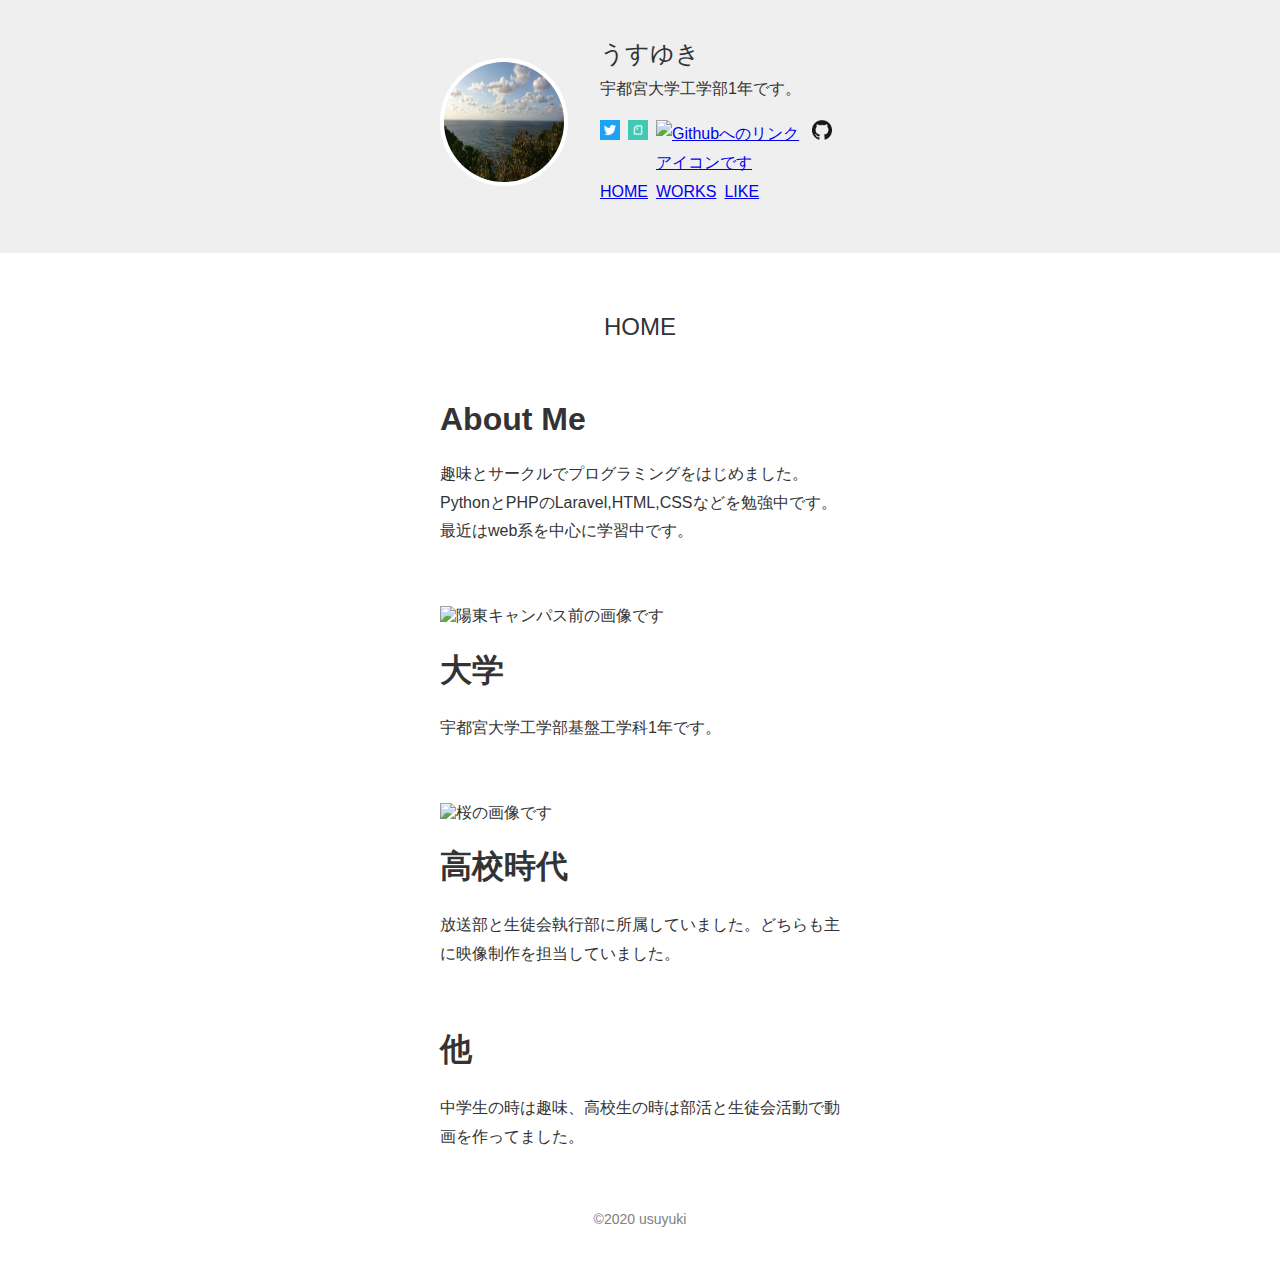
==== index.html @ 208a62e1 "fix 細かい修正" ====
<!DOCTYPE html>
<html lang="ja">
    <head>
        <meta charset="utf-8">
        <title>うすゆき</title>
        <link rel="icon" href="favicon.ico">
        <meta name="description" content="うすゆきのポートフォリオサイトです">
        <link rel="stylesheet" href="css/style.css">
        <!-- 好きな食べ物はコンペイトウです。 -->
        <body>
            <header>
                <div class="container">
                    <div class="icon">
                        <img src="img/me.JPG" width="120" height="120" alt="私のアイコンです">

                    </div>
                    <div class="info">

                        <!--はじめてHTML書きました！-->
                        <h1>うすゆき</h1>
                        <p>宇都宮大学工学部1年です。</p>
                        <ul>
                            <li>
                                <a href="https://twitter.com/usuyuki26" target="_blank">
                                    <img src="img/SNS/Twitter.png" width="20" height="20" alt="Twitterへのリンクアイコンです">
                                </a>
                            </li>
                            
                            <li>
                                <a href="https://note.com/usuyuki26" target="_blank">
                                    <img src="img/SNS/Note.png" width="20" height="20" alt="Noteへのリンクアイコンです">
                                </a>
                            </li>
                            <li>
                                <a href="https://www.youtube.com/channel/UCI4-1pvH-0XdwfKZe4WBPhQ/featured" target="_blank">
                                    <img src="img/SNS/YouTube.png" width="20" height="20" alt="Githubへのリンクアイコンです">
                                </a>
                            </li>
                            <li>
                                <a href="https://github.com/Usuyuki" target="_blank">
                                    <img src="img/SNS/GitHub.png" width="20" height="20" alt="Githubへのリンクアイコンです">
                                </a>
                            </li>
                        </ul>
                        <ul>
                            <li>
                                <a href="index.html">
                                    <p>HOME</p>
                                </a>
                            </li>
                            <li>
                                <a href="works.html">
                                    <p>WORKS</p>
                                </a>
                            </li>
                            <li>
                                <a href="like.html">
                                    <p>LIKE</p>
                                </a>
                            </li>
                            
                        </ul>
                    </div>
                </div>
            </header>
            <section class="hobbies">
                <h1>HOME</h1>
                <section>
                    <!-- こういうコメントアウトした部分見てる方いらっしゃるのでしょうか…？ なにか暗号とか残したくなりますね。-->
                    <h1>About Me</h1>
                    <p>趣味とサークルでプログラミングをはじめました。PythonとPHPのLaravel,HTML,CSSなどを勉強中です。<br>最近はweb系を中心に学習中です。</p>

                </section>

                <section>
                    <img src="img/yo-to-namiki.jpg" width="400" height="225" alt="陽東キャンパス前の画像です"> 
                    <h1>大学</h1>
                    <p>宇都宮大学工学部基盤工学科1年です。</p>

                </section>
                
                <!-- <section>
                    <img src="img/.jpg" width="400" height="225" alt="u-labの画像です"> 
                    <h1>サークル</h1>
                    <p>宇都宮大学のU-labというデザインやプログラムをするサークルに所属しています。</p>

                </section> -->

                <section>
                    <img src="img/sakura.jpg" width="400" height="355" alt="桜の画像です"> 
                    <h1>高校時代</h1>
                    <p>放送部と生徒会執行部に所属していました。どちらも主に映像制作を担当していました。</p>

                </section>
                <section>
                    <!-- <img src="img/.jpg" width="400" height="260" alt="画像です">  -->
                    <h1>他</h1>
                    <p>中学生の時は趣味、高校生の時は部活と生徒会活動で動画を作ってました。</p>

                </section>
            </section>
            <footer>
                <p>©2020 usuyuki</p>
            </footer>
            
        </body>
    </head>
</html>
---- css/style.css ----
body{
    color: #333;
    font-family:Verdana,sans-serif;

    margin:0;
}

header{
    background-color:#efefef;
    padding-top: 32px;
    padding-bottom:31px;
    line-height:1.8;
}
.container{
    /* background-color:pink; */
    width:400px;
    margin-left:auto;
    margin-right:auto;
    display: flex;
    align-items: center;
    
}
.icon{
    /* background-color: skyblue; */
}
.icon img{
    /* border-radius: 20px; */
    border-radius: 50%; 
    border-width: 4px;
    border-style: solid;
    border-color: white;
}
.info{
    /* background-color: tomato; */
    margin-left:32px ;
}
.info h1{
    font-weight: normal;
    font-size: 24px;
    margin:0;
}
.info p{
    margin:0;
    margin-bottom: 16px;

}
.info ul{
    margin:0;
    padding:0;
    list-style: none;
    display:flex;
}
.info ul li{
    margin-right: 8px;
}

.hobbies{
    width: 400px;
    margin-left: auto;
    margin-right: auto;
}

.hobbies > h1{
    /* >は直下の階層という指定 */
    font-weight: normal;
    font-size: 24px;
    text-align:center;
    margin-top:60px;
    margin-bottom: 60px;
}
.hobbies >section{
    margin-bottom: 60px;
}

/* .hobbies >section >h1{
    font-weight: normal;
} */

.hobbies p{
    line-height:1.8;
}

footer p{
    text-align: center;
    font-size: 14px;
    margin-bottom: 60px;
    color:gray;
}
p.kome{
    font-size: 10px;
    color:gray;
}
p.hizuke{
    color:#0000AA;
}
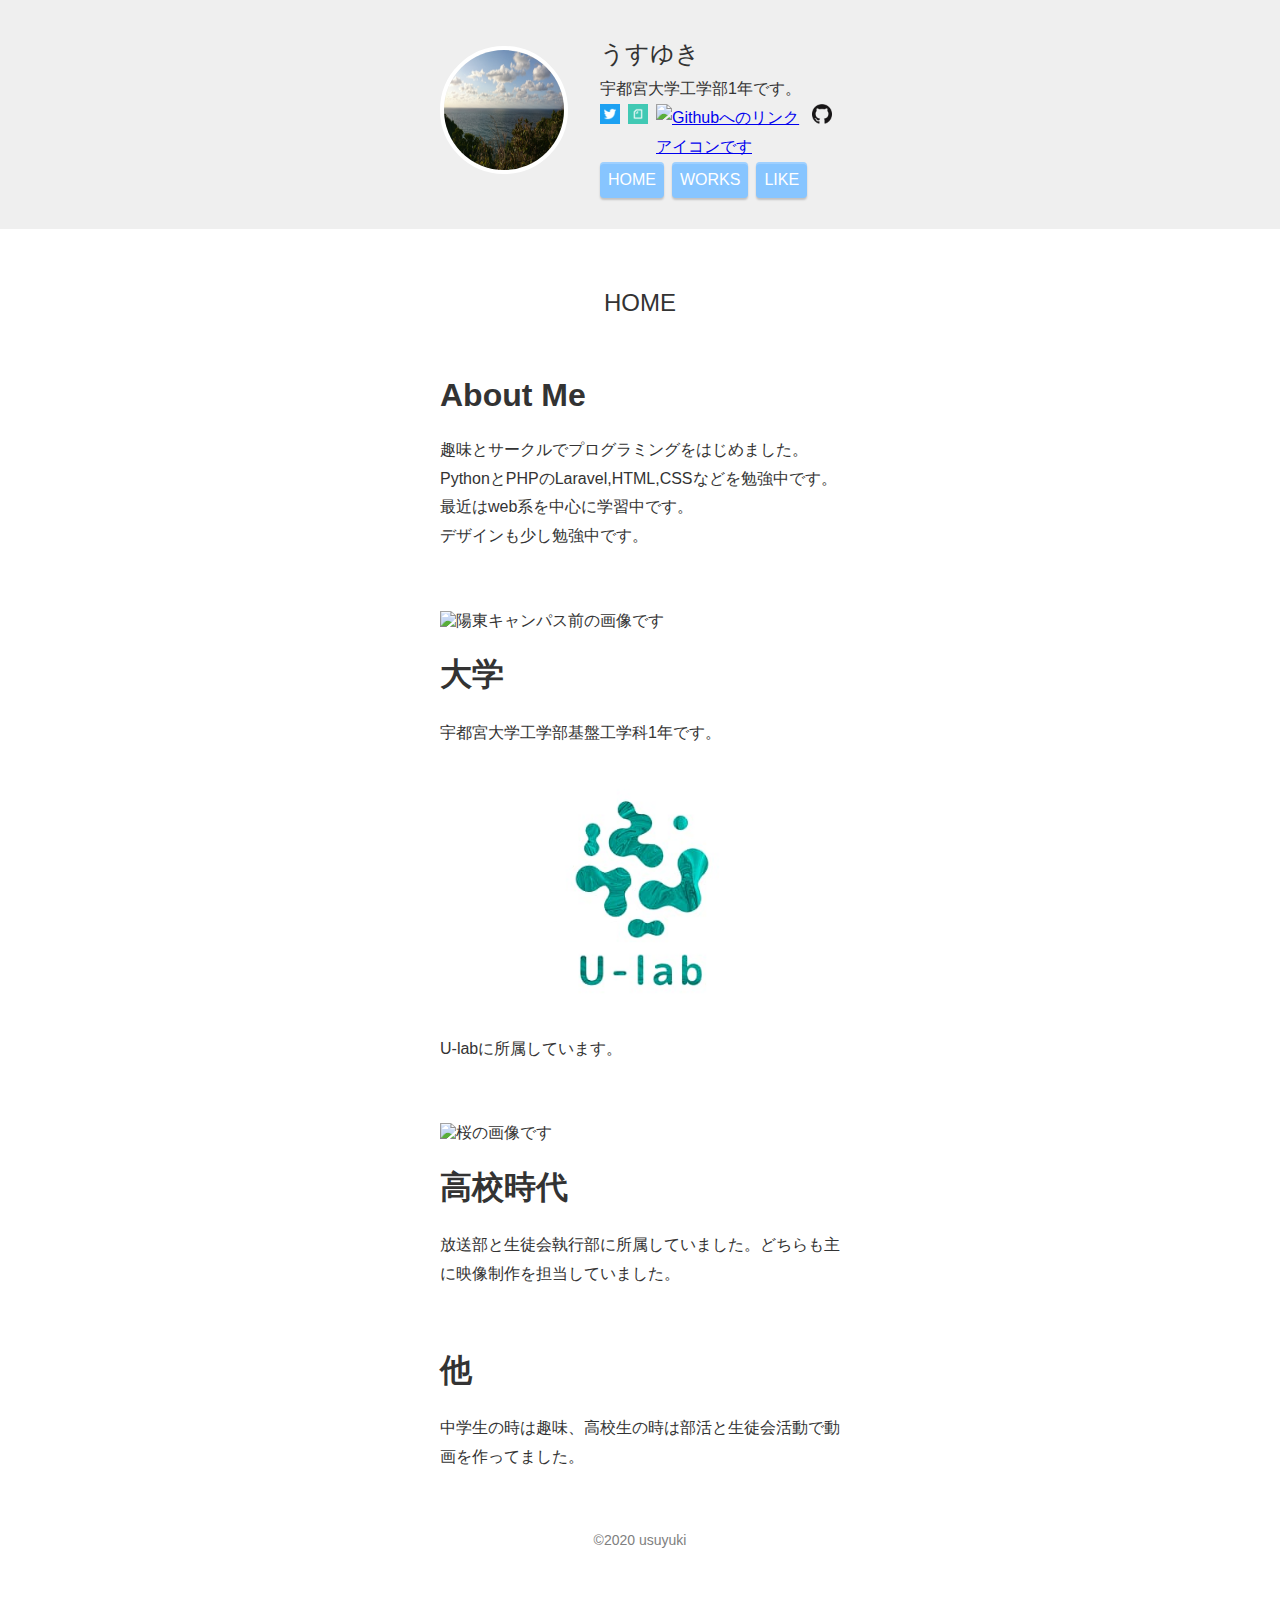
==== commit 441e850a: "feat サークル所属を追加" ====
--- a/index.html
+++ b/index.html
@@ -44,19 +44,25 @@
                         </ul>
                         <ul>
                             <li>
-                                <a href="index.html">
-                                    <p>HOME</p>
-                                </a>
+                                <div class="page-seni">
+                                    <a href="index.html">
+                                        <p>HOME</p>
+                                    </a>
+                                </div>
                             </li>
                             <li>
-                                <a href="works.html">
-                                    <p>WORKS</p>
-                                </a>
+                                <div class="page-seni">
+                                    <a href="works.html">
+                                        <p>WORKS</p>
+                                    </a>
+                                </div>
                             </li>
                             <li>
-                                <a href="like.html">
-                                    <p>LIKE</p>
-                                </a>
+                                <div class="page-seni">
+                                    <a href="like.html">
+                                        <p>LIKE</p>
+                                    </a>
+                                </div>
                             </li>
                             
                         </ul>
@@ -68,7 +74,7 @@
                 <section>
                     <!-- こういうコメントアウトした部分見てる方いらっしゃるのでしょうか…？ なにか暗号とか残したくなりますね。-->
                     <h1>About Me</h1>
-                    <p>趣味とサークルでプログラミングをはじめました。PythonとPHPのLaravel,HTML,CSSなどを勉強中です。<br>最近はweb系を中心に学習中です。</p>
+                    <p>趣味とサークルでプログラミングをはじめました。PythonとPHPのLaravel,HTML,CSSなどを勉強中です。<br>最近はweb系を中心に学習中です。<br>デザインも少し勉強中です。</p>
 
                 </section>
 
@@ -76,7 +82,11 @@
                     <img src="img/yo-to-namiki.jpg" width="400" height="225" alt="陽東キャンパス前の画像です"> 
                     <h1>大学</h1>
                     <p>宇都宮大学工学部基盤工学科1年です。</p>
-
+                    <div class="center">
+                        <img src="img/U-lablogo.jpg" width="250" height="251" alt="U-labのロゴです。" >
+                    </div>
+                    <p>U-labに所属しています。</p>
+                    
                 </section>
                 
                 <!-- <section>
--- a/css/style.css
+++ b/css/style.css
@@ -41,7 +41,7 @@
 }
 .info p{
     margin:0;
-    margin-bottom: 16px;
+    /* margin-bottom: 16px; */
 
 }
 .info ul{
@@ -92,4 +92,27 @@
 }
 p.hizuke{
     color:#0000AA;
+}
+
+/* ボタン関係 */
+  .page-seni a{
+    color: white;
+    text-decoration: none;
+}
+.page-seni{
+    display: inline;
+    position: relative;
+    display: inline-block;
+    padding: 0.25em 0.5em;
+    background: #87c5ff;/*背景色*/
+    border-radius: 4px;/*角の丸み*/
+    box-shadow: inset 0 2px 0 rgba(255,255,255,0.2), 0 2px 2px rgba(0, 0, 0, 0.19);
+
+}
+.page-seni:hover{
+    background: #4faaff;/*背景色*/
+}
+
+.center{
+    text-align: center;
 }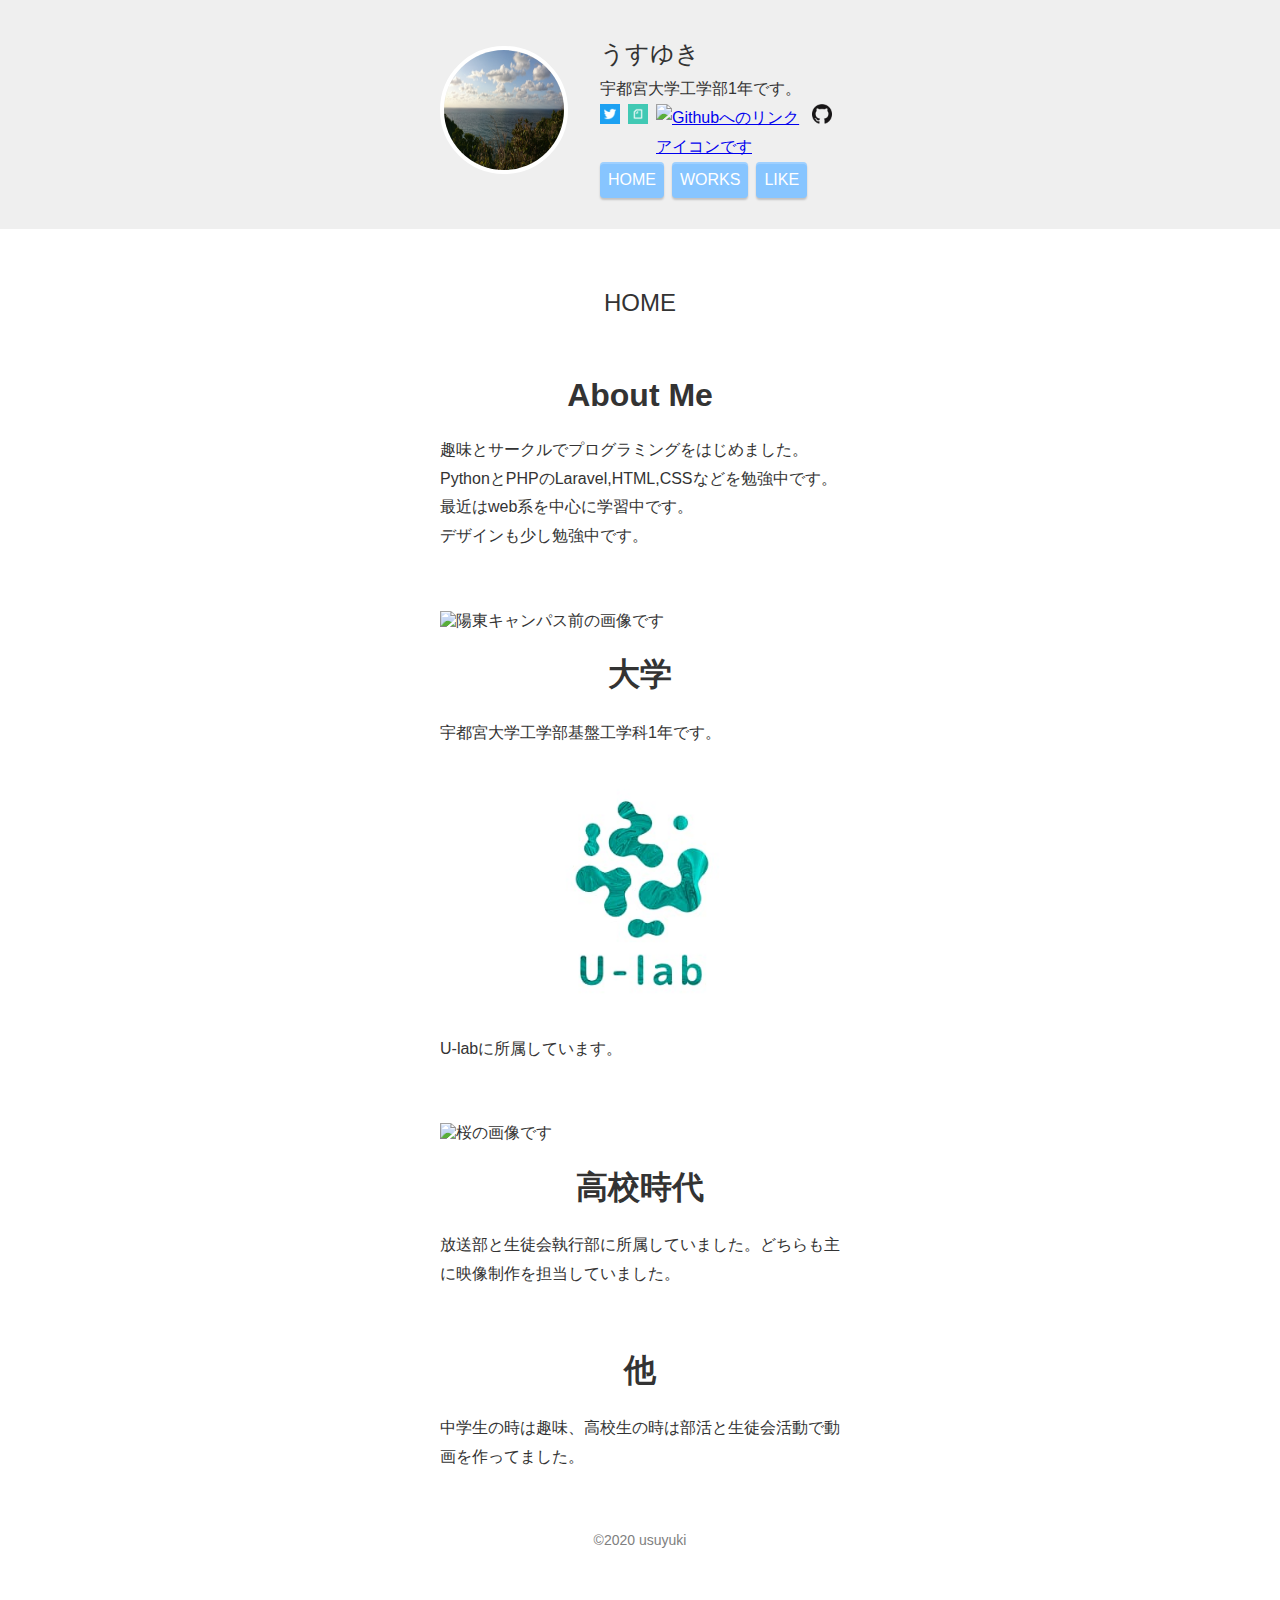
==== commit 0bdb6ec1: "feat 中央揃え" ====
--- a/index.html
+++ b/index.html
@@ -73,14 +73,14 @@
                 <h1>HOME</h1>
                 <section>
                     <!-- こういうコメントアウトした部分見てる方いらっしゃるのでしょうか…？ なにか暗号とか残したくなりますね。-->
-                    <h1>About Me</h1>
+                    <h1 class="center">About Me</h1>
                     <p>趣味とサークルでプログラミングをはじめました。PythonとPHPのLaravel,HTML,CSSなどを勉強中です。<br>最近はweb系を中心に学習中です。<br>デザインも少し勉強中です。</p>
 
                 </section>
 
                 <section>
                     <img src="img/yo-to-namiki.jpg" width="400" height="225" alt="陽東キャンパス前の画像です"> 
-                    <h1>大学</h1>
+                    <h1 class="center">大学</h1>
                     <p>宇都宮大学工学部基盤工学科1年です。</p>
                     <div class="center">
                         <img src="img/U-lablogo.jpg" width="250" height="251" alt="U-labのロゴです。" >
@@ -98,13 +98,13 @@
 
                 <section>
                     <img src="img/sakura.jpg" width="400" height="355" alt="桜の画像です"> 
-                    <h1>高校時代</h1>
+                    <h1 class="center">高校時代</h1>
                     <p>放送部と生徒会執行部に所属していました。どちらも主に映像制作を担当していました。</p>
 
                 </section>
                 <section>
                     <!-- <img src="img/.jpg" width="400" height="260" alt="画像です">  -->
-                    <h1>他</h1>
+                    <h1 class="center">他</h1>
                     <p>中学生の時は趣味、高校生の時は部活と生徒会活動で動画を作ってました。</p>
 
                 </section>
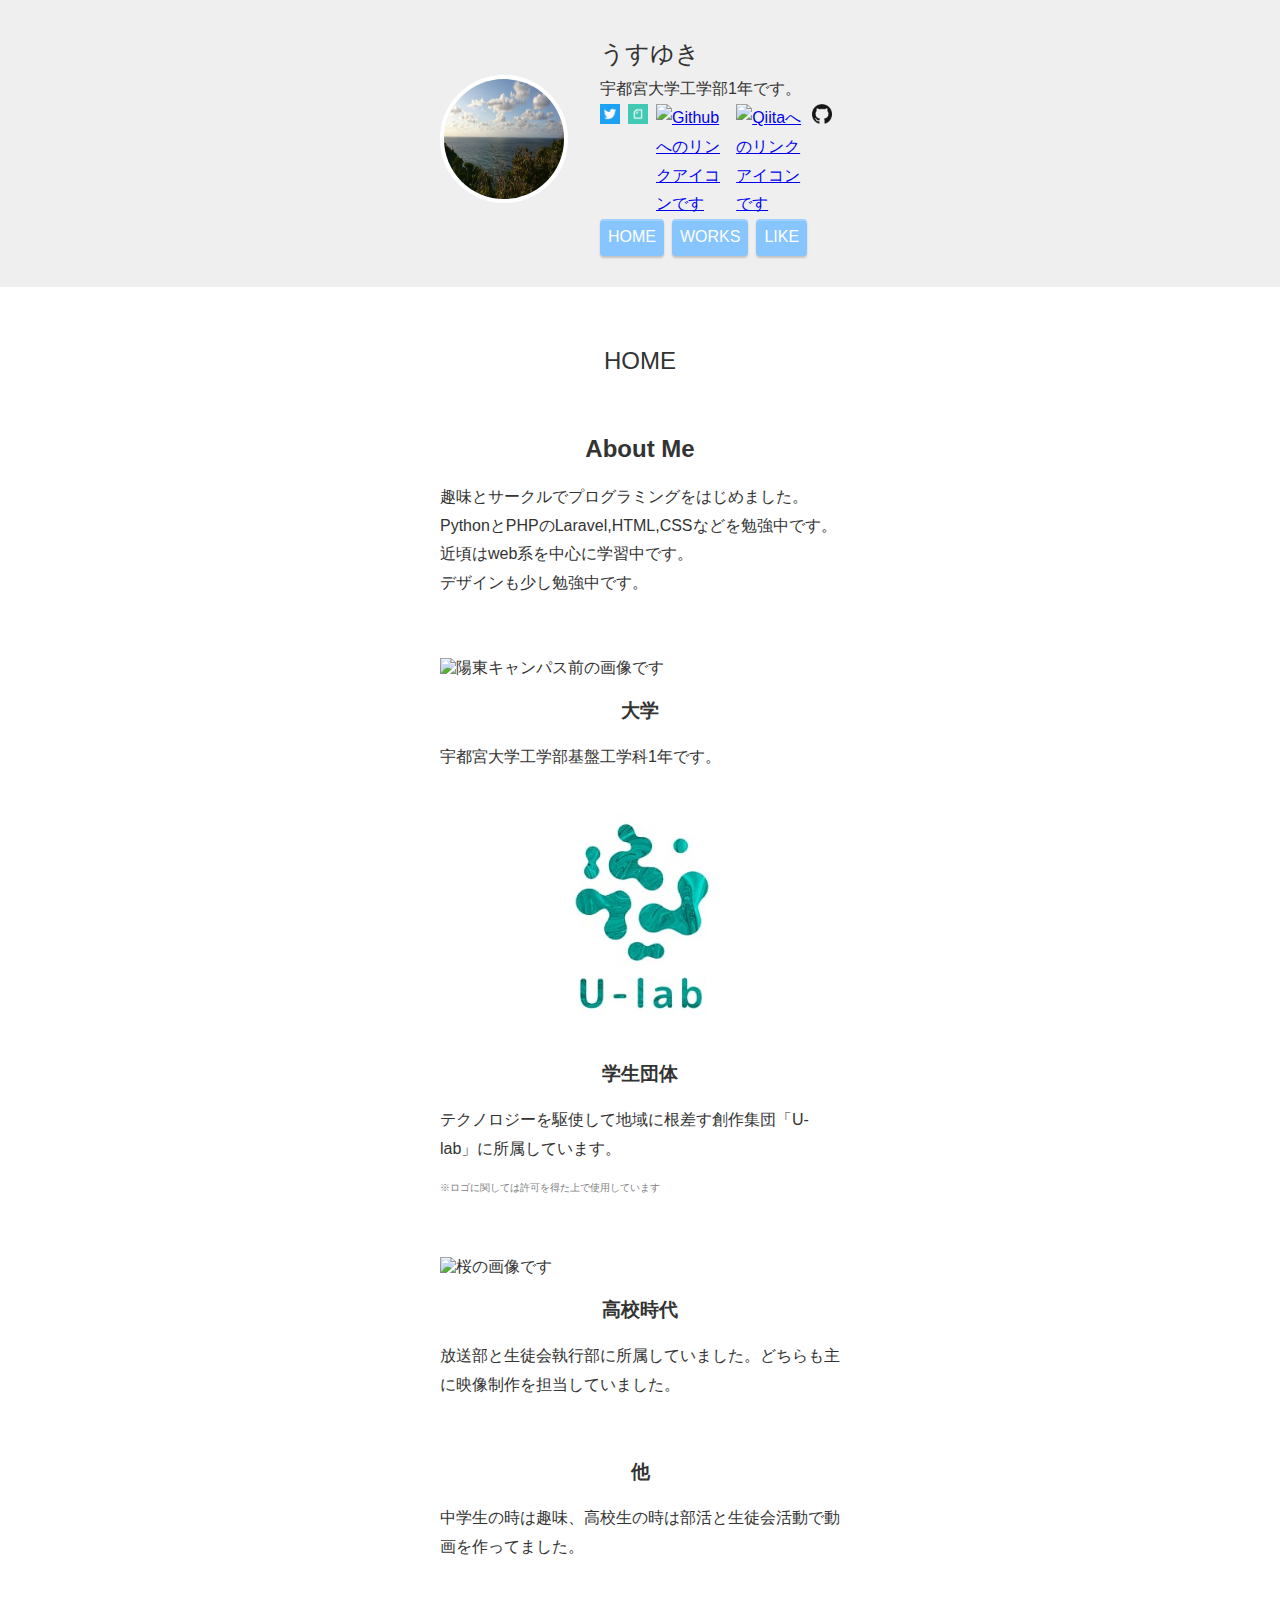
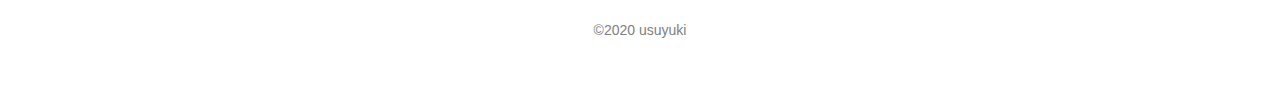
==== commit 4cc94e97: "fix 細かい修正" ====
--- a/index.html
+++ b/index.html
@@ -1,119 +1,174 @@
 <!DOCTYPE html>
 <html lang="ja">
-    <head>
-        <meta charset="utf-8">
-        <title>うすゆき</title>
-        <link rel="icon" href="favicon.ico">
-        <meta name="description" content="うすゆきのポートフォリオサイトです">
-        <link rel="stylesheet" href="css/style.css">
-        <!-- 好きな食べ物はコンペイトウです。 -->
-        <body>
-            <header>
-                <div class="container">
-                    <div class="icon">
-                        <img src="img/me.JPG" width="120" height="120" alt="私のアイコンです">
+  <head>
+    <meta charset="utf-8" />
+    <title>うすゆき</title>
+    <link rel="icon" href="favicon.ico" />
+    <meta name="description" content="うすゆきのポートフォリオサイトです" />
+    <link rel="stylesheet" href="css/style.css" />
+    <body>
+      <header>
+        <div class="container">
+          <div class="icon">
+            <img
+              src="img/me.JPG"
+              width="120"
+              height="120"
+              alt="私のアイコンです"
+            />
+          </div>
+          <div class="info">
+            <!--はじめてHTML書きました！-->
+            <h1>うすゆき</h1>
+            <p>宇都宮大学工学部1年です。</p>
+            <div class="sns">
+              <ul>
+                <li>
+                  <a href="https://twitter.com/usuyuki26" target="_blank">
+                    <img
+                      src="img/SNS/Twitter.png"
+                      width="20"
+                      height="20"
+                      alt="Twitterへのリンクアイコンです"
+                    />
+                  </a>
+                </li>
 
-                    </div>
-                    <div class="info">
+                <li>
+                  <a href="https://note.com/usuyuki26" target="_blank">
+                    <img
+                      src="img/SNS/Note.png"
+                      width="20"
+                      height="20"
+                      alt="Noteへのリンクアイコンです"
+                    />
+                  </a>
+                </li>
+                <li>
+                  <a
+                    href="https://www.youtube.com/channel/UCI4-1pvH-0XdwfKZe4WBPhQ/featured"
+                    target="_blank"
+                  >
+                    <img
+                      src="img/SNS/YouTube.png"
+                      width="20"
+                      height="20"
+                      alt="Githubへのリンクアイコンです"
+                    />
+                  </a>
+                </li>
+                <li>
+                  <a href="https://qiita.com/Usuyuki" target="_blank">
+                    <img
+                      src="img/SNS/Qiita.png"
+                      width="20"
+                      height="20"
+                      alt="Qiitaへのリンクアイコンです"
+                    />
+                  </a>
+                </li>
+                <li>
+                  <a href="https://github.com/Usuyuki" target="_blank">
+                    <img
+                      src="img/SNS/GitHub.png"
+                      width="20"
+                      height="20"
+                      alt="Githubへのリンクアイコンです"
+                    />
+                  </a>
+                </li>
+              </ul>
+            </div>
+            <ul>
+              <li>
+                <div class="page-seni">
+                  <a href="index.html">
+                    <p>HOME</p>
+                  </a>
+                </div>
+              </li>
+              <li>
+                <div class="page-seni">
+                  <a href="works.html">
+                    <p>WORKS</p>
+                  </a>
+                </div>
+              </li>
+              <li>
+                <div class="page-seni">
+                  <a href="like.html">
+                    <p>LIKE</p>
+                  </a>
+                </div>
+              </li>
+            </ul>
+          </div>
+        </div>
+      </header>
+      <section class="hobbies">
+        <h1>HOME</h1>
+        <section>
+          <!-- こういうコメントアウトした部分見てる方いらっしゃるのでしょうか…？ なにか暗号とか残したくなりますね。-->
+          <h2 class="center">About Me</h2>
+          <p>
+            趣味とサークルでプログラミングをはじめました。PythonとPHPのLaravel,HTML,CSSなどを勉強中です。近頃はweb系を中心に学習中です。<br />デザインも少し勉強中です。
+          </p>
+        </section>
 
-                        <!--はじめてHTML書きました！-->
-                        <h1>うすゆき</h1>
-                        <p>宇都宮大学工学部1年です。</p>
-                        <ul>
-                            <li>
-                                <a href="https://twitter.com/usuyuki26" target="_blank">
-                                    <img src="img/SNS/Twitter.png" width="20" height="20" alt="Twitterへのリンクアイコンです">
-                                </a>
-                            </li>
-                            
-                            <li>
-                                <a href="https://note.com/usuyuki26" target="_blank">
-                                    <img src="img/SNS/Note.png" width="20" height="20" alt="Noteへのリンクアイコンです">
-                                </a>
-                            </li>
-                            <li>
-                                <a href="https://www.youtube.com/channel/UCI4-1pvH-0XdwfKZe4WBPhQ/featured" target="_blank">
-                                    <img src="img/SNS/YouTube.png" width="20" height="20" alt="Githubへのリンクアイコンです">
-                                </a>
-                            </li>
-                            <li>
-                                <a href="https://github.com/Usuyuki" target="_blank">
-                                    <img src="img/SNS/GitHub.png" width="20" height="20" alt="Githubへのリンクアイコンです">
-                                </a>
-                            </li>
-                        </ul>
-                        <ul>
-                            <li>
-                                <div class="page-seni">
-                                    <a href="index.html">
-                                        <p>HOME</p>
-                                    </a>
-                                </div>
-                            </li>
-                            <li>
-                                <div class="page-seni">
-                                    <a href="works.html">
-                                        <p>WORKS</p>
-                                    </a>
-                                </div>
-                            </li>
-                            <li>
-                                <div class="page-seni">
-                                    <a href="like.html">
-                                        <p>LIKE</p>
-                                    </a>
-                                </div>
-                            </li>
-                            
-                        </ul>
-                    </div>
-                </div>
-            </header>
-            <section class="hobbies">
-                <h1>HOME</h1>
-                <section>
-                    <!-- こういうコメントアウトした部分見てる方いらっしゃるのでしょうか…？ なにか暗号とか残したくなりますね。-->
-                    <h1 class="center">About Me</h1>
-                    <p>趣味とサークルでプログラミングをはじめました。PythonとPHPのLaravel,HTML,CSSなどを勉強中です。<br>最近はweb系を中心に学習中です。<br>デザインも少し勉強中です。</p>
+        <section>
+          <img
+            src="img/yo-to-namiki.jpg"
+            width="400"
+            height="225"
+            alt="陽東キャンパス前の画像です"
+          />
+          <h3 class="center">大学</h3>
+          <p>宇都宮大学工学部基盤工学科1年です。</p>
+          <div class="center">
+            <img
+              src="img/U-lablogo.jpg"
+              width="250"
+              height="251"
+              alt="U-labのロゴです。"
+            />
+          </div>
+          <h3 class="center">学生団体</h3>
+          <p>
+            テクノロジーを駆使して地域に根差す創作集団「U-lab」に所属しています。
+          </p>
+          <p class="kome">※ロゴに関しては許可を得た上で使用しています</p>
+        </section>
 
-                </section>
-
-                <section>
-                    <img src="img/yo-to-namiki.jpg" width="400" height="225" alt="陽東キャンパス前の画像です"> 
-                    <h1 class="center">大学</h1>
-                    <p>宇都宮大学工学部基盤工学科1年です。</p>
-                    <div class="center">
-                        <img src="img/U-lablogo.jpg" width="250" height="251" alt="U-labのロゴです。" >
-                    </div>
-                    <p>U-labに所属しています。</p>
-                    
-                </section>
-                
-                <!-- <section>
+        <!-- <section>
                     <img src="img/.jpg" width="400" height="225" alt="u-labの画像です"> 
                     <h1>サークル</h1>
                     <p>宇都宮大学のU-labというデザインやプログラムをするサークルに所属しています。</p>
 
                 </section> -->
 
-                <section>
-                    <img src="img/sakura.jpg" width="400" height="355" alt="桜の画像です"> 
-                    <h1 class="center">高校時代</h1>
-                    <p>放送部と生徒会執行部に所属していました。どちらも主に映像制作を担当していました。</p>
-
-                </section>
-                <section>
-                    <!-- <img src="img/.jpg" width="400" height="260" alt="画像です">  -->
-                    <h1 class="center">他</h1>
-                    <p>中学生の時は趣味、高校生の時は部活と生徒会活動で動画を作ってました。</p>
-
-                </section>
-            </section>
-            <footer>
-                <p>©2020 usuyuki</p>
-            </footer>
-            
-        </body>
-    </head>
+        <section>
+          <img
+            src="img/sakura.jpg"
+            width="400"
+            height="355"
+            alt="桜の画像です"
+          />
+          <h3 class="center">高校時代</h3>
+          <p>
+            放送部と生徒会執行部に所属していました。どちらも主に映像制作を担当していました。
+          </p>
+        </section>
+        <section>
+          <!-- <img src="img/.jpg" width="400" height="260" alt="画像です">  -->
+          <h3 class="center">他</h3>
+          <p>
+            中学生の時は趣味、高校生の時は部活と生徒会活動で動画を作ってました。
+          </p>
+        </section>
+      </section>
+      <footer>
+        <p>©2020 usuyuki</p>
+      </footer>
+    </body>
+  </head>
 </html>
- --- a/css/style.css
+++ b/css/style.css
@@ -95,7 +95,7 @@
 }
 
 /* ボタン関係 */
-  .page-seni a{
+.page-seni a{
     color: white;
     text-decoration: none;
 }
@@ -115,4 +115,24 @@
 
 .center{
     text-align: center;
+}
+
+.waku{
+    padding: 0.5em 1em;
+    margin: 2em 0;
+    /* font-weight: bold; */
+    color:#87c5ff;/*文字色*/
+    background: #FFF;
+    border: solid 3px #87c5ff;/*線*/
+    border-radius: 10px;/*角の丸み*/
+}
+.waku a{
+    text-decoration: none;
+    color:#87c5ff;/*文字色*/
+}
+.waku a:hover{
+    color: #6b9cc9;/*文字色*/
+}
+.video{
+    margin: 0px auto;
 }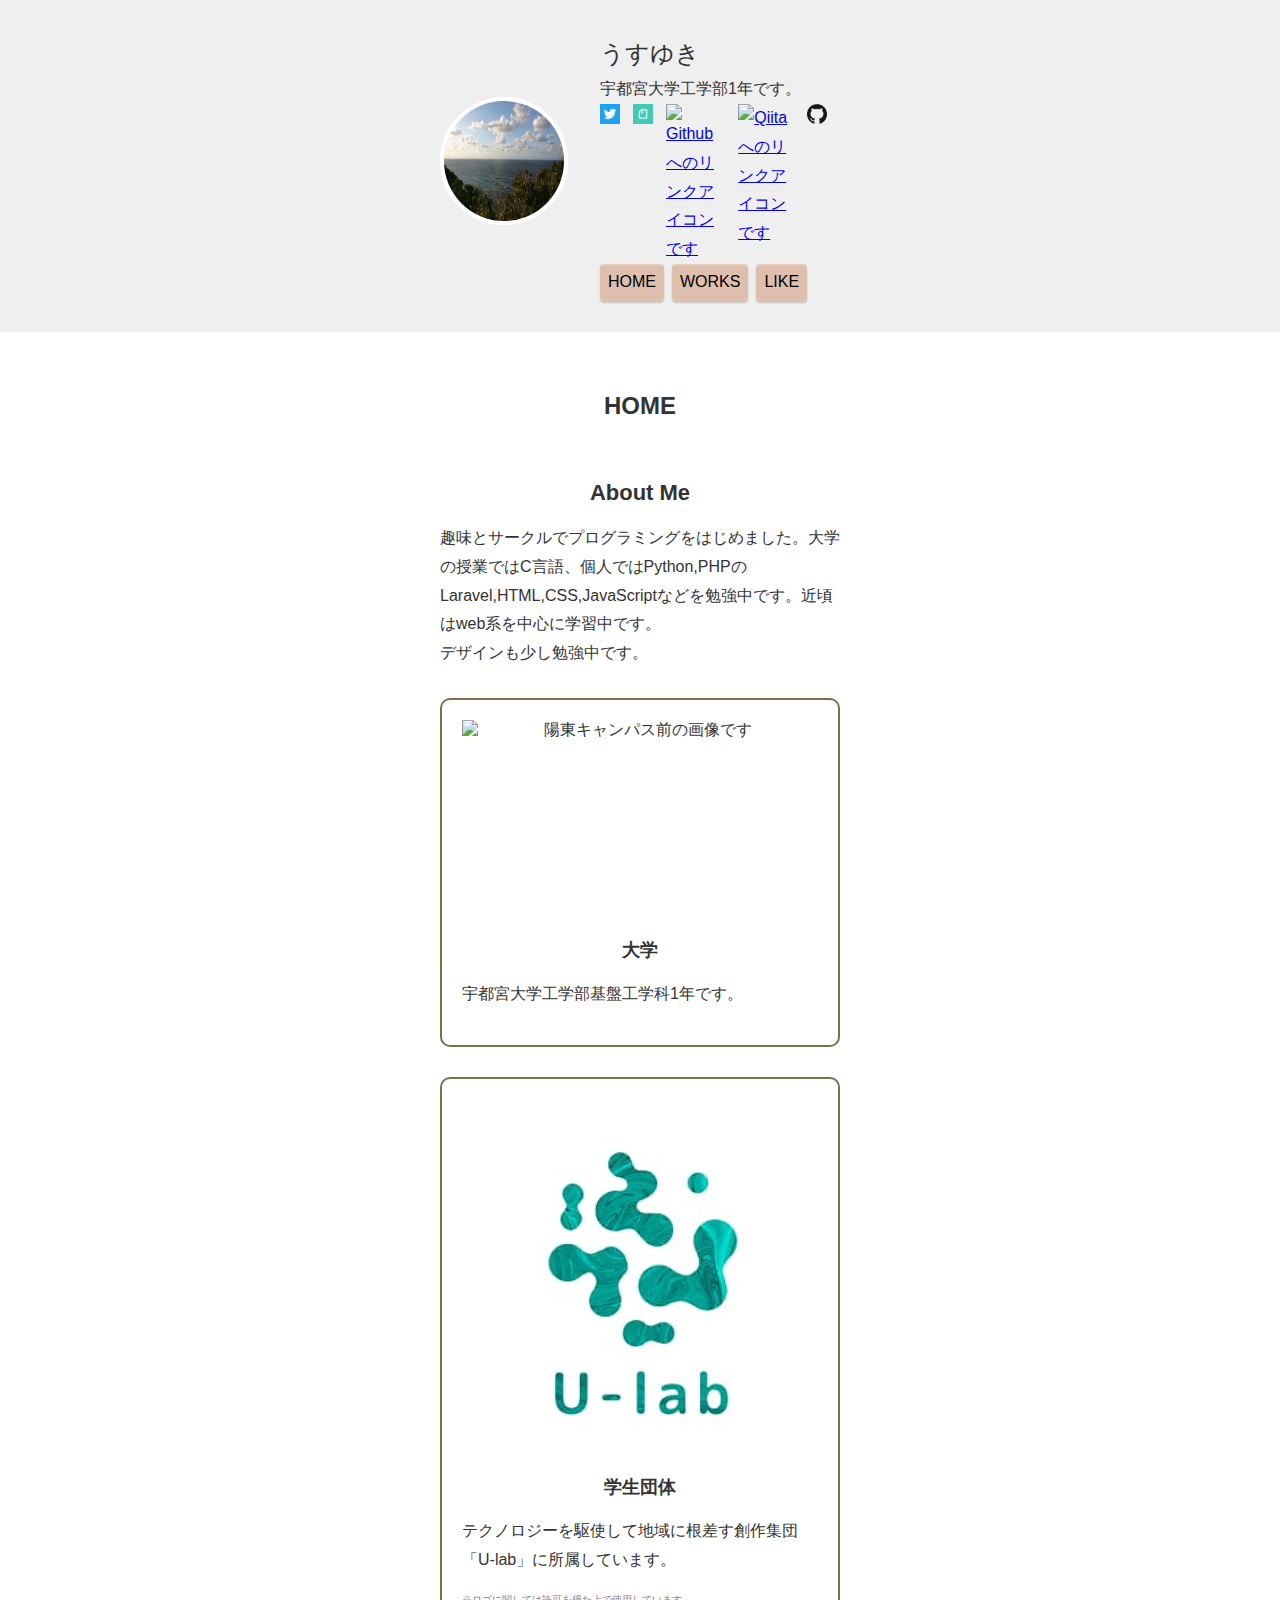
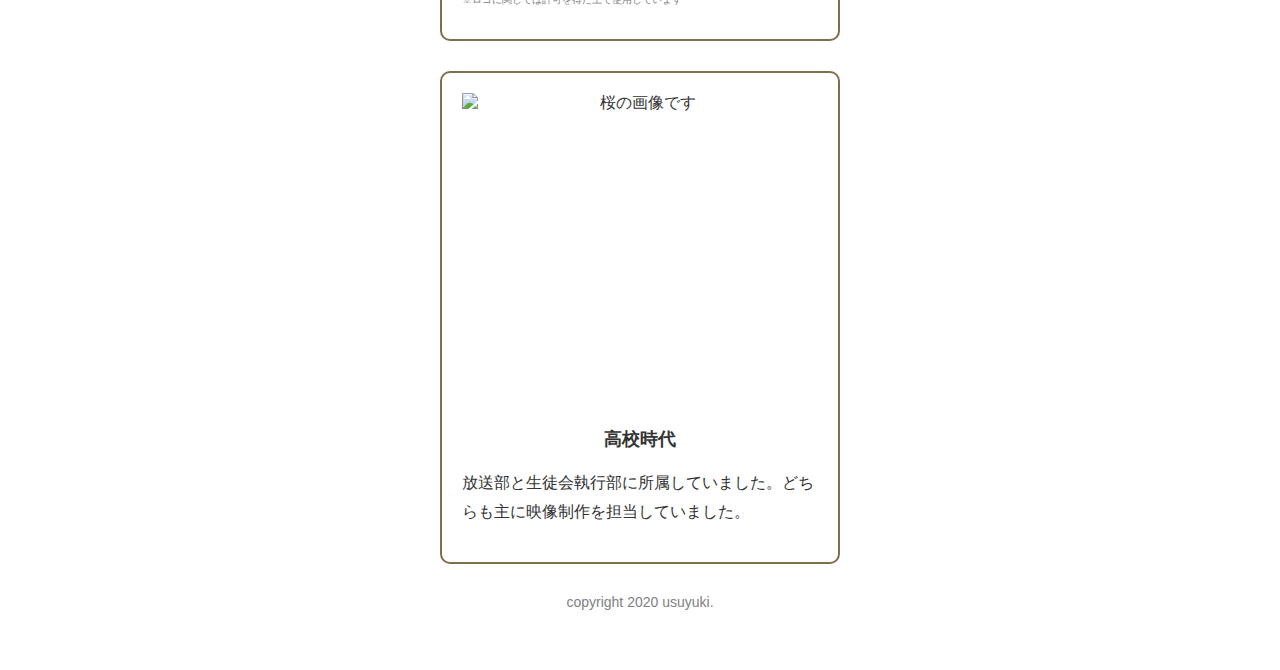
==== commit fd3033ad: "feat 全体に見やすさのための枠を追加、カラーの雰囲気を統一" ====
--- a/index.html
+++ b/index.html
@@ -111,11 +111,11 @@
           <!-- こういうコメントアウトした部分見てる方いらっしゃるのでしょうか…？ なにか暗号とか残したくなりますね。-->
           <h2 class="center">About Me</h2>
           <p>
-            趣味とサークルでプログラミングをはじめました。PythonとPHPのLaravel,HTML,CSSなどを勉強中です。近頃はweb系を中心に学習中です。<br />デザインも少し勉強中です。
+            趣味とサークルでプログラミングをはじめました。大学の授業ではC言語、個人ではPython,PHPのLaravel,HTML,CSS,JavaScriptなどを勉強中です。近頃はweb系を中心に学習中です。<br />デザインも少し勉強中です。
           </p>
         </section>
 
-        <section>
+        <section class="home-content">
           <img
             src="img/yo-to-namiki.jpg"
             width="400"
@@ -124,6 +124,9 @@
           />
           <h3 class="center">大学</h3>
           <p>宇都宮大学工学部基盤工学科1年です。</p>
+        </section>
+
+        <section class="home-content">
           <div class="center">
             <img
               src="img/U-lablogo.jpg"
@@ -138,15 +141,19 @@
           </p>
           <p class="kome">※ロゴに関しては許可を得た上で使用しています</p>
         </section>
+        <!-- 
+        <section class="home-content">
+          <div class="center">
+            <img src="" width="250" height="251" alt="みんコンのロゴです。" />
+          </div>
+          <h3 class="center">他</h3>
+          <p>
+            今年度不開催となった放送部の代替大会を有志で開催した団体「みんなで放送コンテスト2020」の実行委員会に所属していました。<br />要項制作、書類制作、シーン切り替え映像作成に携わりました。
+          </p>
+          <p class="kome">※ロゴに関しては許可を得た上で使用しています</p>
+        </section> -->
 
-        <!-- <section>
-                    <img src="img/.jpg" width="400" height="225" alt="u-labの画像です"> 
-                    <h1>サークル</h1>
-                    <p>宇都宮大学のU-labというデザインやプログラムをするサークルに所属しています。</p>
-
-                </section> -->
-
-        <section>
+        <section class="home-content">
           <img
             src="img/sakura.jpg"
             width="400"
@@ -158,16 +165,9 @@
             放送部と生徒会執行部に所属していました。どちらも主に映像制作を担当していました。
           </p>
         </section>
-        <section>
-          <!-- <img src="img/.jpg" width="400" height="260" alt="画像です">  -->
-          <h3 class="center">他</h3>
-          <p>
-            中学生の時は趣味、高校生の時は部活と生徒会活動で動画を作ってました。
-          </p>
-        </section>
       </section>
       <footer>
-        <p>©2020 usuyuki</p>
+        <p>copyright 2020 usuyuki.</p>
       </footer>
     </body>
   </head>
--- a/css/style.css
+++ b/css/style.css
@@ -1,138 +1,210 @@
-body{
-    color: #333;
-    font-family:Verdana,sans-serif;
-
-    margin:0;
-}
-
-header{
-    background-color:#efefef;
-    padding-top: 32px;
-    padding-bottom:31px;
-    line-height:1.8;
-}
-.container{
-    /* background-color:pink; */
-    width:400px;
-    margin-left:auto;
-    margin-right:auto;
-    display: flex;
-    align-items: center;
-    
-}
-.icon{
-    /* background-color: skyblue; */
-}
-.icon img{
-    /* border-radius: 20px; */
-    border-radius: 50%; 
-    border-width: 4px;
-    border-style: solid;
-    border-color: white;
-}
-.info{
-    /* background-color: tomato; */
-    margin-left:32px ;
-}
-.info h1{
-    font-weight: normal;
-    font-size: 24px;
-    margin:0;
-}
-.info p{
-    margin:0;
-    /* margin-bottom: 16px; */
-
-}
-.info ul{
-    margin:0;
-    padding:0;
-    list-style: none;
-    display:flex;
-}
-.info ul li{
-    margin-right: 8px;
-}
-
-.hobbies{
-    width: 400px;
-    margin-left: auto;
-    margin-right: auto;
-}
-
-.hobbies > h1{
-    /* >は直下の階層という指定 */
-    font-weight: normal;
-    font-size: 24px;
-    text-align:center;
-    margin-top:60px;
-    margin-bottom: 60px;
-}
-.hobbies >section{
-    margin-bottom: 60px;
+body {
+  color: #333;
+  font-family: Verdana, sans-serif;
+
+  margin: 0;
+}
+
+header {
+  background-color: #efefef;
+  padding-top: 32px;
+  padding-bottom: 31px;
+  line-height: 1.8;
+}
+
+h2 {
+  font-weight: bold;
+  font-size: 22px;
+  text-align: center;
+  /* margin-top:60px;
+    margin-bottom: 60px; */
+}
+
+h3 {
+  font-weight: bold;
+  font-size: 18px;
+}
+
+.container {
+  /* background-color:pink; */
+  width: 400px;
+  margin-left: auto;
+  margin-right: auto;
+  display: flex;
+  align-items: center;
+}
+
+.icon img {
+  /* border-radius: 20px; */
+  border-radius: 50%;
+  border-width: 4px;
+  border-style: solid;
+  border-color: white;
+}
+.info {
+  /* background-color: tomato; */
+  margin-left: 32px;
+}
+.info h1 {
+  font-weight: normal;
+  font-size: 24px;
+  margin: 0;
+}
+.info p {
+  margin: 0;
+  /* margin-bottom: 16px; */
+}
+.info ul {
+  margin: 0;
+  padding: 0;
+  list-style: none;
+  display: flex;
+}
+.info ul li {
+  margin-right: 8px;
+}
+
+.sns ul li {
+  margin-right: 13px;
+}
+.hobbies {
+  width: 400px;
+  margin-left: auto;
+  margin-right: auto;
+}
+
+.hobbies > h1 {
+  /* >は直下の階層という指定 */
+  font-weight: bold;
+  font-size: 24px;
+  text-align: center;
+  margin-top: 60px;
+  margin-bottom: 60px;
+}
+
+.hobbies > section {
+  margin-bottom: 30px;
 }
 
 /* .hobbies >section >h1{
     font-weight: normal;
 } */
 
-.hobbies p{
-    line-height:1.8;
-}
-
-footer p{
-    text-align: center;
-    font-size: 14px;
-    margin-bottom: 60px;
-    color:gray;
-}
-p.kome{
-    font-size: 10px;
-    color:gray;
-}
-p.hizuke{
-    color:#0000AA;
+.hobbies p {
+  line-height: 1.8;
+}
+
+footer p {
+  text-align: center;
+  font-size: 14px;
+  margin-bottom: 60px;
+  color: gray;
+}
+p.kome {
+  font-size: 10px;
+  color: gray;
+}
+p.hizuke {
+  color: #0000aa;
 }
 
 /* ボタン関係 */
-.page-seni a{
-    color: white;
-    text-decoration: none;
-}
-.page-seni{
-    display: inline;
-    position: relative;
-    display: inline-block;
-    padding: 0.25em 0.5em;
-    background: #87c5ff;/*背景色*/
-    border-radius: 4px;/*角の丸み*/
-    box-shadow: inset 0 2px 0 rgba(255,255,255,0.2), 0 2px 2px rgba(0, 0, 0, 0.19);
-
-}
-.page-seni:hover{
-    background: #4faaff;/*背景色*/
-}
-
-.center{
-    text-align: center;
-}
-
-.waku{
-    padding: 0.5em 1em;
-    margin: 2em 0;
-    /* font-weight: bold; */
-    color:#87c5ff;/*文字色*/
-    background: #FFF;
-    border: solid 3px #87c5ff;/*線*/
-    border-radius: 10px;/*角の丸み*/
-}
-.waku a{
-    text-decoration: none;
-    color:#87c5ff;/*文字色*/
-}
-.waku a:hover{
-    color: #6b9cc9;/*文字色*/
-}
-.video{
-    margin: 0px auto;
-}+.page-seni a {
+  color: black;
+  text-decoration: none;
+}
+.page-seni {
+  display: inline;
+  position: relative;
+  display: inline-block;
+  padding: 0.25em 0.5em;
+  background: #debfad; /*背景色*/
+  border-radius: 4px; /*角の丸み*/
+  box-shadow: inset 0 2px 0 rgba(255, 255, 255, 0.2),
+    0 2px 2px rgba(0, 0, 0, 0.19);
+}
+.page-seni:hover {
+  background: #bda495; /*背景色*/
+}
+
+.center {
+  text-align: center;
+}
+
+.waku {
+  padding: 0.5em 1em;
+  margin: 2em 0;
+  /* font-weight: bold; */
+  color: #87c5ff; /*文字色*/
+  background: #fff;
+  border: 2px double #a2bdc8; /*線*/
+  border-radius: 25% 10%;
+}
+.waku a {
+  text-decoration: none;
+  color: #87c5ff; /*文字色*/
+}
+.waku a:hover {
+  color: #6b9cc9; /*文字色*/
+}
+.video {
+  margin: 0px auto;
+}
+.lang {
+  color: #25aa00;
+}
+/* section p{
+    text-align:center;
+} */
+.detail p {
+  line-height: 7px;
+  text-align: right;
+}
+section h3 {
+  text-align: center;
+}
+section img {
+  margin: 0 auto;
+  display: block;
+  text-align: center;
+}
+.img-wrapper {
+  text-align: center;
+}
+.lang-wrapper {
+  /* border: 1px solid#2eafff; */
+  padding: 20px;
+  border-radius: 30px;
+}
+.line-blue {
+  border-bottom: solid 3px #87cefa;
+}
+.like-content {
+  padding: 20px;
+  border: 1px solid#2eafff;
+}
+.work-content {
+  padding: 20px;
+  border: 2px solid#A2BDC8;
+  border-radius: 10px;
+}
+.like-content {
+  margin: 20px auto;
+  padding: 20px;
+  border: 2px solid #dab3c5;
+  border-radius: 10px;
+}
+.like-content img {
+  width: 100%;
+  height: auto;
+}
+.home-content {
+  margin: 20px auto;
+  padding: 20px;
+  border: 2px solid#806F4D;
+  border-radius: 10px;
+}
+.home-content img {
+  width: 100%;
+  height: auto;
+}
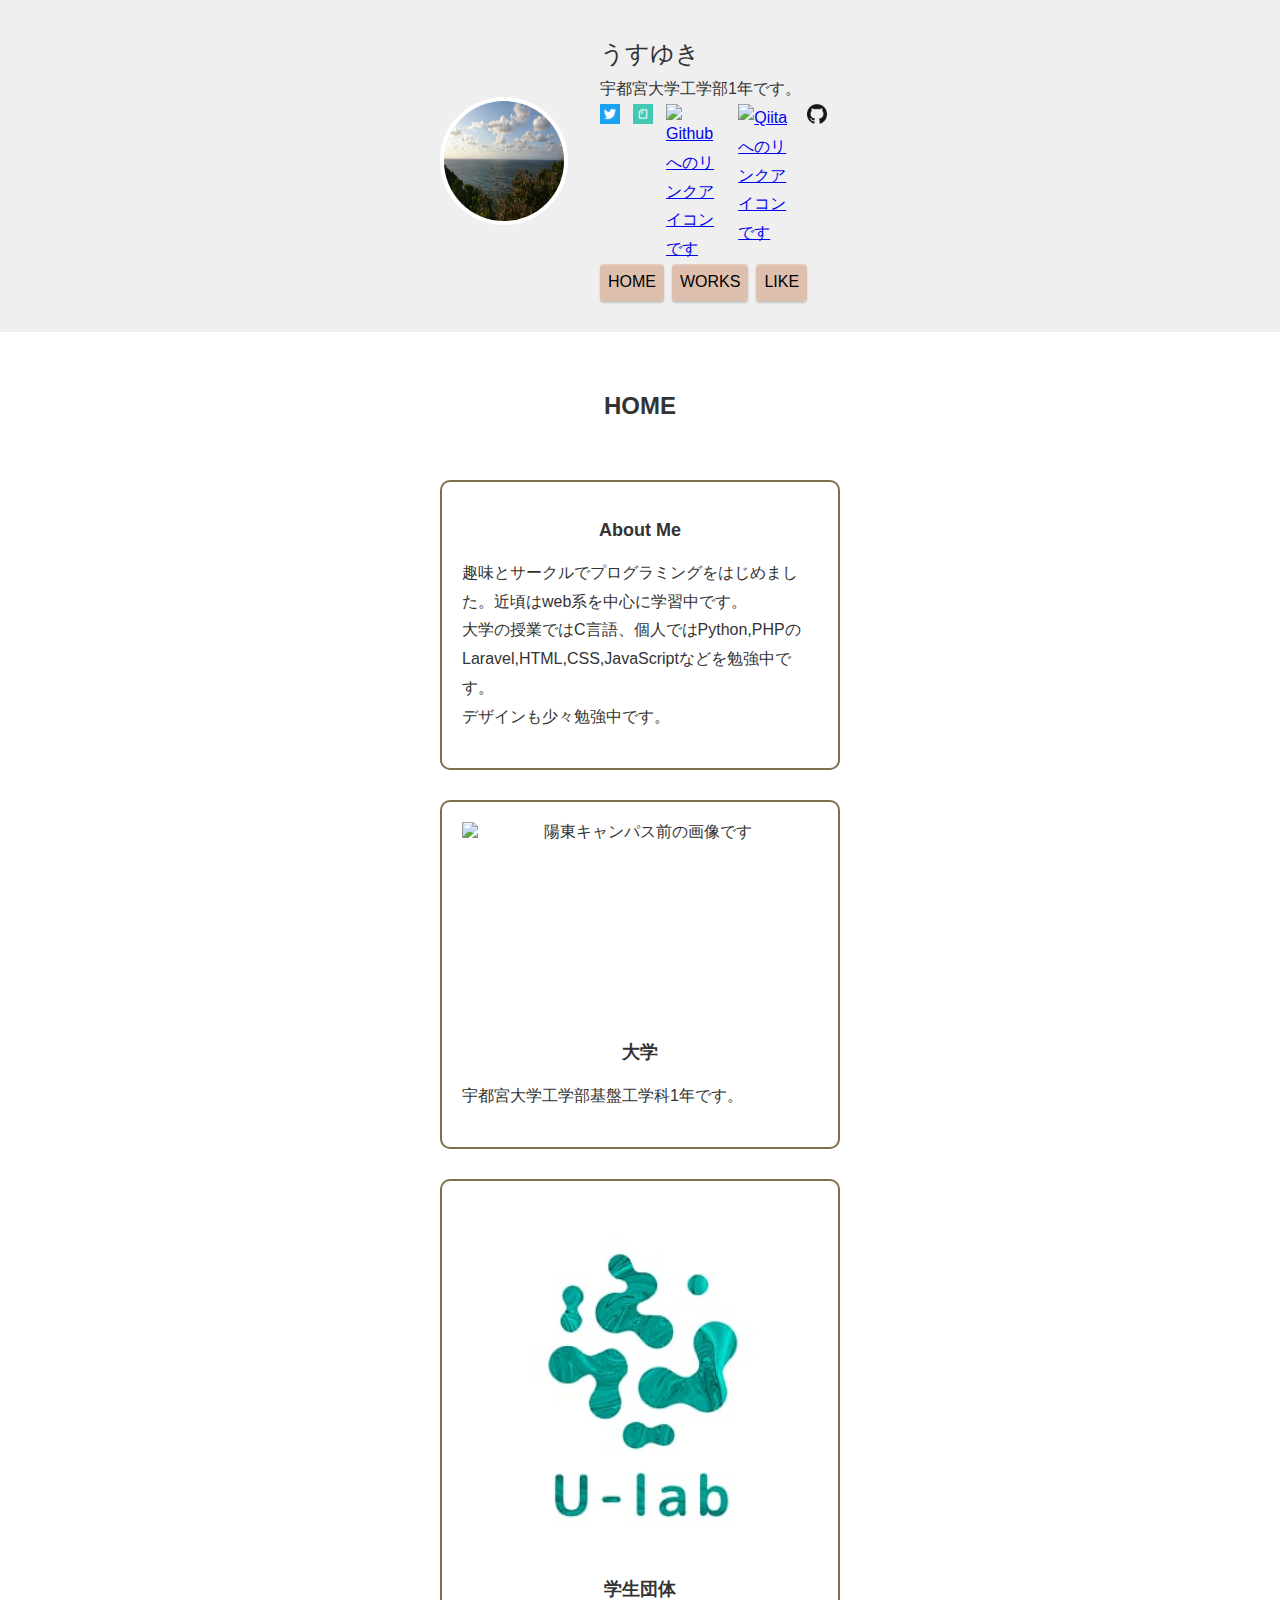
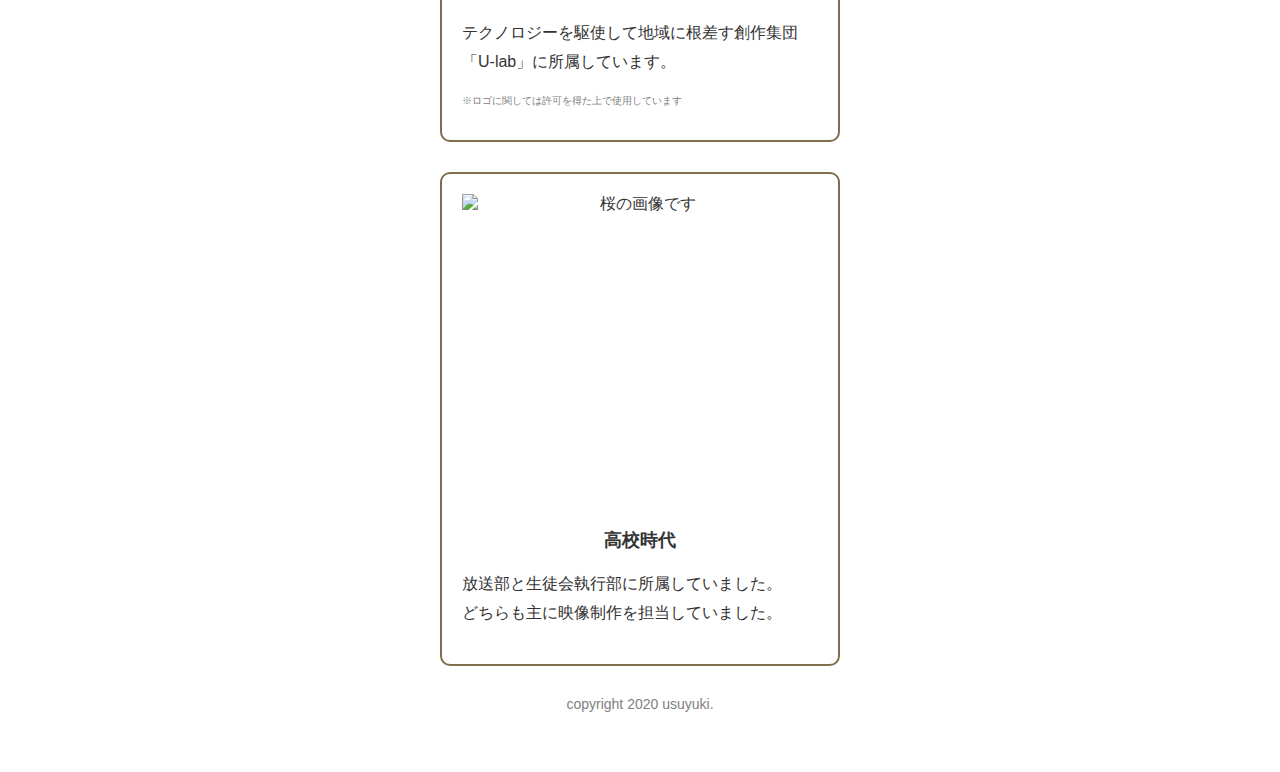
==== commit 1b773306: "fix iframeとimgの大きさ修正" ====
--- a/index.html
+++ b/index.html
@@ -107,11 +107,11 @@
       </header>
       <section class="hobbies">
         <h1>HOME</h1>
-        <section>
+        <section class="home-content">
           <!-- こういうコメントアウトした部分見てる方いらっしゃるのでしょうか…？ なにか暗号とか残したくなりますね。-->
-          <h2 class="center">About Me</h2>
+          <h3 class="center">About Me</h3>
           <p>
-            趣味とサークルでプログラミングをはじめました。大学の授業ではC言語、個人ではPython,PHPのLaravel,HTML,CSS,JavaScriptなどを勉強中です。近頃はweb系を中心に学習中です。<br />デザインも少し勉強中です。
+            趣味とサークルでプログラミングをはじめました。近頃はweb系を中心に学習中です。<br />大学の授業ではC言語、個人ではPython,PHPのLaravel,HTML,CSS,JavaScriptなどを勉強中です。<br />デザインも少々勉強中です。
           </p>
         </section>
 
@@ -148,7 +148,7 @@
           </div>
           <h3 class="center">他</h3>
           <p>
-            今年度不開催となった放送部の代替大会を有志で開催した団体「みんなで放送コンテスト2020」の実行委員会に所属していました。<br />要項制作、書類制作、シーン切り替え映像作成に携わりました。
+            今年度不開催となった放送部の代替大会を有志で開催した団体「みんなで放送コンテスト2020」の実行委員会に所属していました。<br>要項制作、書類制作、シーン切り替え映像作成に携わりました。
           </p>
           <p class="kome">※ロゴに関しては許可を得た上で使用しています</p>
         </section> -->
@@ -162,7 +162,7 @@
           />
           <h3 class="center">高校時代</h3>
           <p>
-            放送部と生徒会執行部に所属していました。どちらも主に映像制作を担当していました。
+            放送部と生徒会執行部に所属していました。<br />どちらも主に映像制作を担当していました。
           </p>
         </section>
       </section>
@@ -172,3 +172,4 @@
     </body>
   </head>
 </html>
+<!-- カラーパレット→https://www.palettable.io/A2BDC8-806F4D-DAB3C5-DEBFAD -->
--- a/css/style.css
+++ b/css/style.css
@@ -208,3 +208,16 @@
   width: 100%;
   height: auto;
 }
+.video {
+  width: 100%;
+  padding-bottom: 56.25%;
+  height: 0px;
+  position: relative;
+}
+.video iframe {
+  position: absolute;
+  top: 0;
+  left: 0;
+  width: 100%;
+  height: 100%;
+}
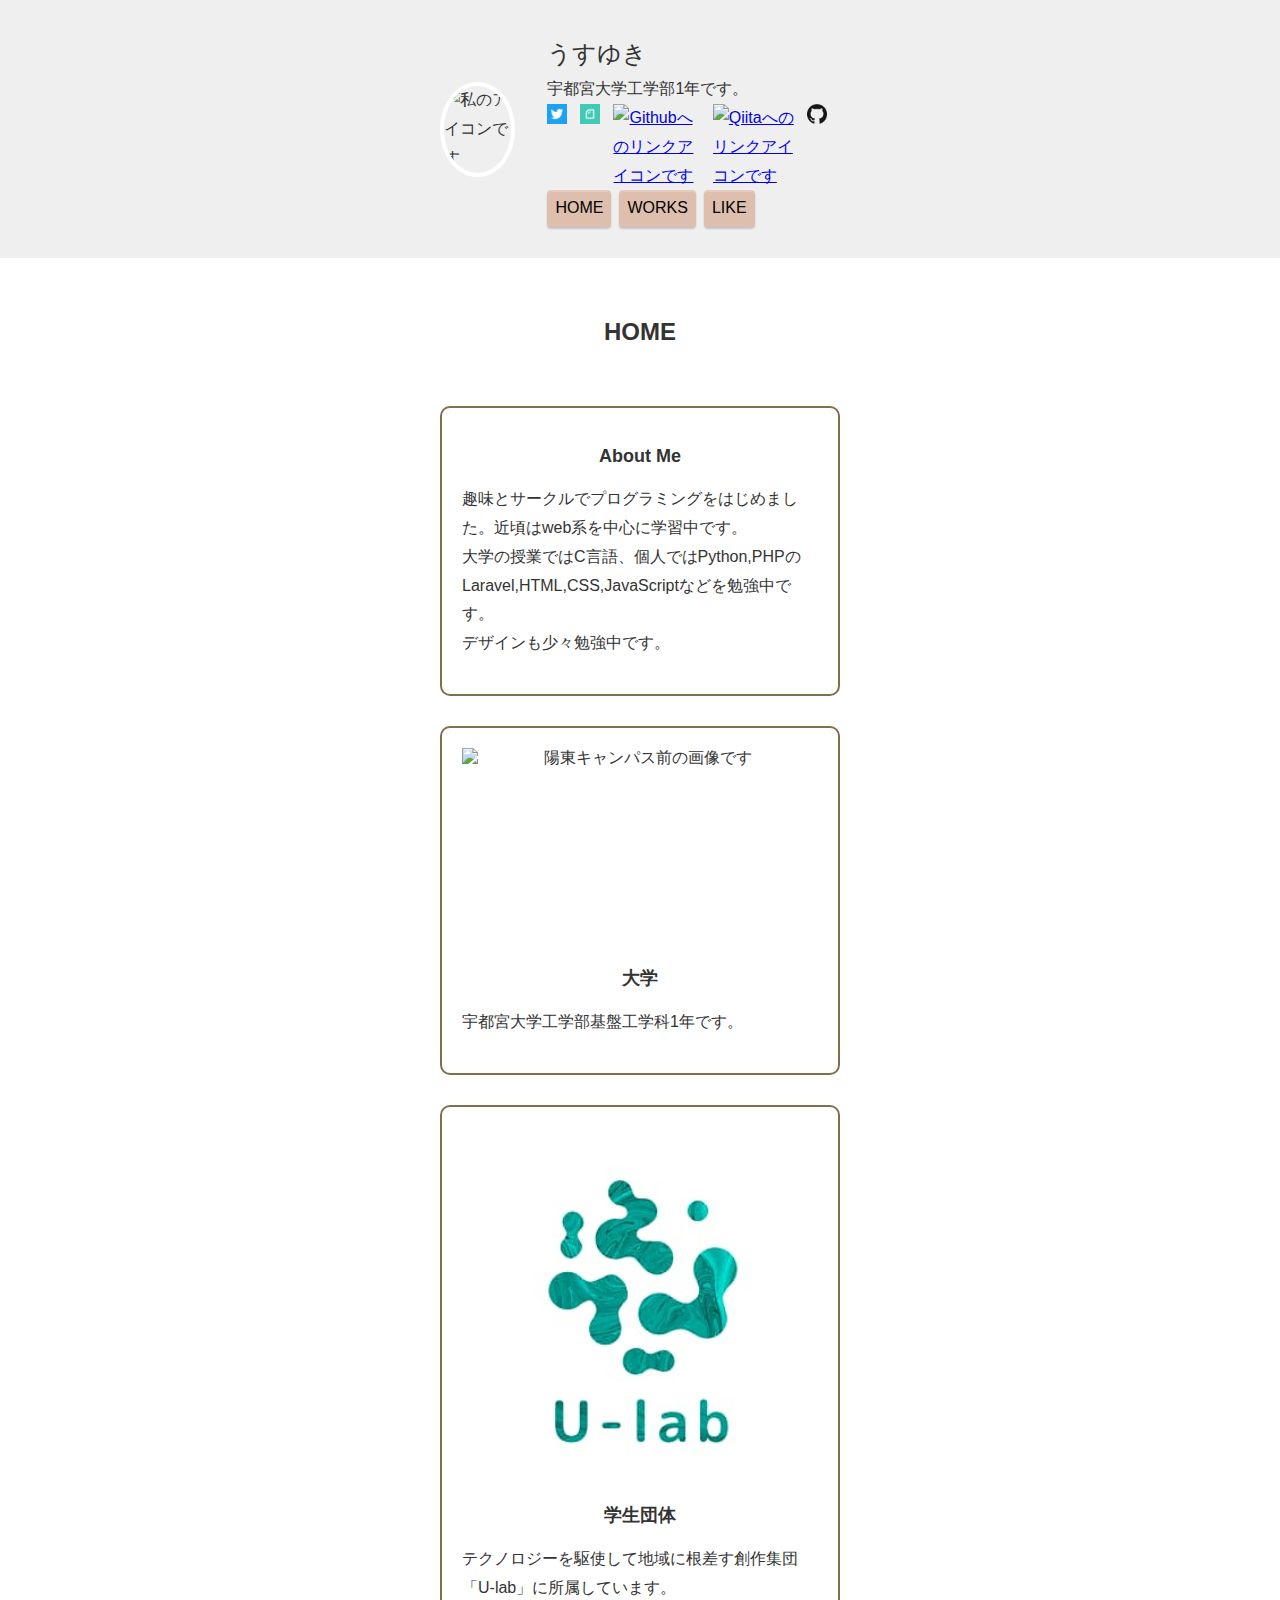
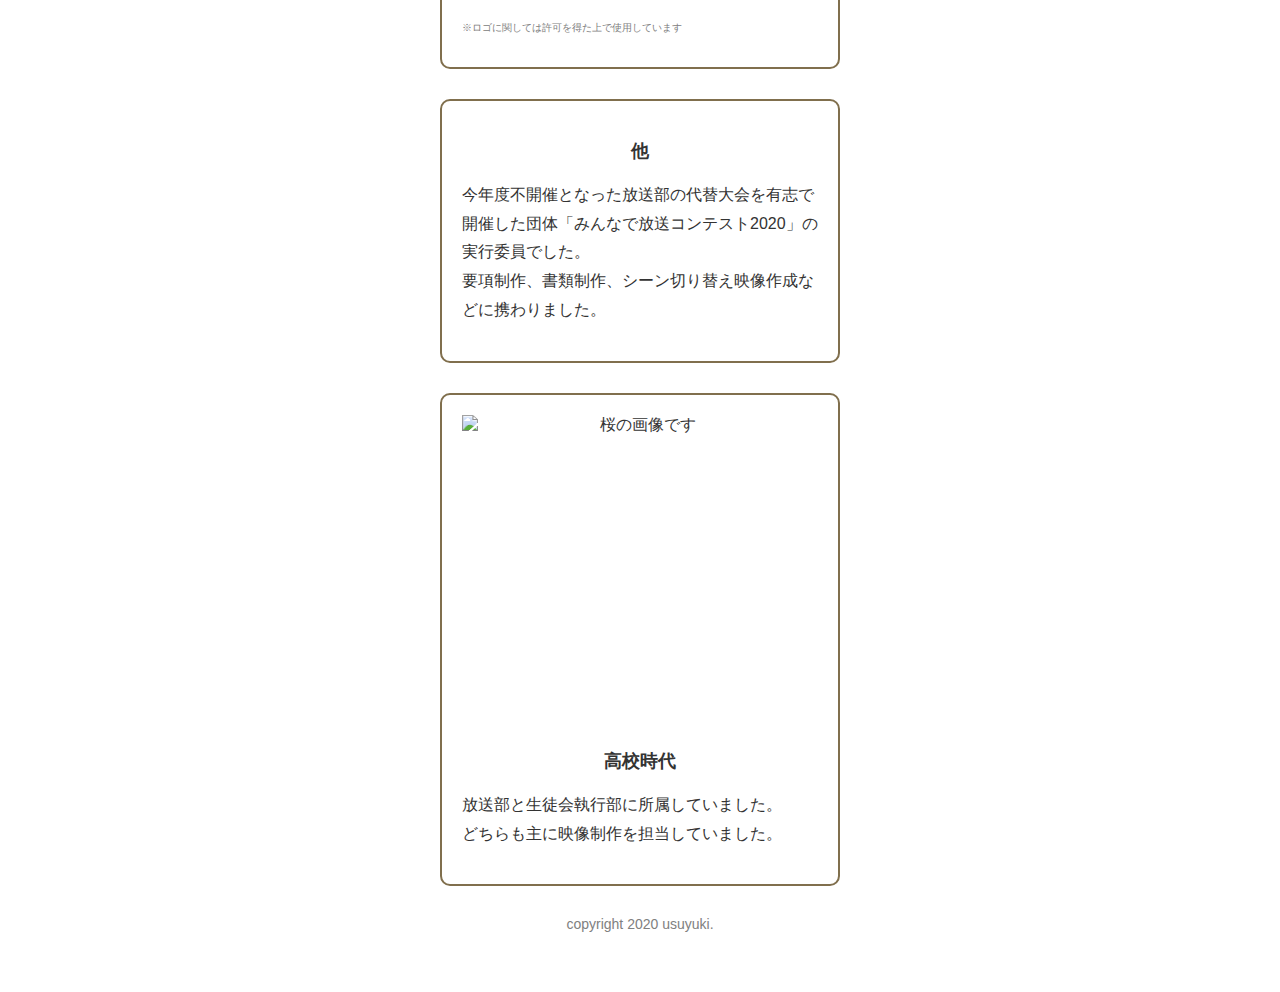
==== commit cdcf3319: "feat アスキーアート" ====
--- a/index.html
+++ b/index.html
@@ -6,170 +6,214 @@
     <link rel="icon" href="favicon.ico" />
     <meta name="description" content="うすゆきのポートフォリオサイトです" />
     <link rel="stylesheet" href="css/style.css" />
-    <body>
-      <header>
-        <div class="container">
-          <div class="icon">
-            <img
-              src="img/me.JPG"
-              width="120"
-              height="120"
-              alt="私のアイコンです"
-            />
-          </div>
-          <div class="info">
-            <!--はじめてHTML書きました！-->
+    <!-- Googleフォント-->
+    <link
+      href="https://fonts.googleapis.com/earlyaccess/hannari.css"
+      rel="stylesheet"
+    />
+    <link
+      href="https://fonts.googleapis.com/css?family=Sawarabi+Mincho"
+      rel="stylesheet"
+    />
+  </head>
+  <body>
+    <!--
+      ようこそソースへ！
+    MMMMMMMMMMMMMMMMMMMMMMMMMMMMMMMMMMMMMMMMMMMMMMMMMMMMMMMMMMMMMMMMMMMMMM
+    MMMMMMMMMMMMMMMMMMMMMMMMMMMMMMMMMMMMMMMMMMMMMMMMMMMMMMMMMMMMMMMMMMMMMM
+    MMMMMMMMMMMMMMMMMMMMMMMMMMMMMMMMMMMMMMMMMMMMMMMMMMMMMMMMMMMMMMMMMMMMMM
+    MMMMMMMMMMMMMMMMMMM"8YY<<<<>:::::::::?+<7YT"HMMMMMMMMMMMMMMMMMMMMMMMMM
+    MMMMMMMMMMMM83<::::::::::::::::::::::::::::::::::?7TMMMMMMMMMMMMMMMMMM
+    MMMMMMMMB3:::::::::::::::::::::::::::::::::::::::::::<?WMMMMMMMMMMMMMM
+    MMMMMMB>:::::;::::<++JgggkNNNNNMNNNNNNgggg+J+:::::::::::?MMMMMMMMMMMMM
+    MMMMM@::::::::jgMMMMMMMMMMMMMMMMMMMMMMMMMMMMMMMNg<:::::::<MMMMMMMMMMMM
+    MMMMM>:::::;:JMMMMMMMMMMMMMMMMMMMMMMMMMMMMMMMMMMMM>::::::::::::::?TMMM
+    MMMMM<::::::::?HMMMMMMMMMMMMMMMMMMMMMMMMMMMMMMMM9>::::::::::::::::::TM
+    MMMMMI::::::::::::<7TTHWMMMMMMMMMMMMMMMMHHY5C::::::::::::::::::::::::J
+    MMMMMb:::;:::;::::::::::::::::::::::::::::::::::::::::::::+MMMm<::::::
+    MMMMMN;:::::::::;::::::::::::::::::::::::::::::::::::::::jMMMMMI::::::
+    MMMMMMr::::::;::::::::::::::::::::::::::::::::::::::::::;dMMMM#<:::::;
+    MMMMMMN<:::;::::::::::::::::::::::::::::::::::::::::::::jMMMM8:::::::+
+    MMMMMMMR::::::::;:::::::::::::::::::::::::::::::::::::::<T3<::::::::+M
+    MMMMMMMM+;::::;:::::::::::::::::::::::::::::::::::::::::::::::::::+&MM
+    MMMMMMMMN<::::::::::::::::::::::::::::::::::::::::::::::::::::::+gMMMM
+    MMMMMMMMMN<::::::::::::::::::::::::::::::::::::::::::+aJ+++++gNMMMMMMM
+    MMMMMMMBC::::;::;::::::::::::::::::::::::::::::::::::::?7HMMMMMMMMMMMM
+    MMMM8<:::::::::::::::::::::::::::::::::::::::::::::::::::::?WMMMMMMMMM
+    MMB:::::::j+ge:::::::::::::::::::::::::::::::::::;dNgJ<::::::?HMMMMMMM
+    M3:::::jgMMMMMN+::::::::::::::::::::::::::::::::jMMMMMMNx<:::::?MMMMMM
+    3::::<dMMMMMMMMMN+::::::::::::::::::::::::::::+MMMMMMMMMMMe:::::dMMMMM
+    :::::dMMMMMMMMMMMM5::::::::::::::::::::::::::::?TMMMMMMMMMMc::::jMMMMM
+    ::::;dMMMMMMMMMMMr:::::::::::::::::::::::::::::::jMMMMMMMMM3::::jMMMMM
+    J:;:::TMMMMMMMMMMMgJ;::::::::::::::::::::::::;<+gMMMMMMMMM6:::::gMMMMM
+    Mx:::::<TMMMMMMMMMMMMMNNggJ+++++++<+++++++ggMMMMMMMMMMMB>:::::<dMMMMMM
+    MMN+:;:::::?TMMMMMMMMMMMMMMMMMMMMMMMMMMMMMMMMMMMMMM#9>::::::;+MMMMMMMM
+    MMMMNJ:::::::::<?T"MMMMMMMMMMMMMMMMMMMMMMMMMMH85>:::::::::(+MMMMMMMMMM
+    MMMMMMMNJ+::::::::::::::::?<+<<17<<<+<::::::::::::::::<++MMMMMMMMMMMMM
+    MMMMMMMMMMMNgJ+<:::::::::::::::::::::::::::::::::+++gMMMMMMMMMMMMMMMMM
+    MMMMMMMMMMMMMMMMMNNgg&J+J+++::::::::<++++++&ggNMMMMMMMMMMMMMMMMMMMMMMM
+    MMMMMMMMMMMMMMMMMMMMMMMMMMMMMMMMMMMMMMMMMMMMMMMMMMMMMMMMMMMMMMMMMMMMMM
+    MMMMMMMMMMMMMMMMMMMMMMMMMMMMMMMMMMMMMMMMMMMMMMMMMMMMMMMMMMMMMMMMMMMMMM
+    MMMMMMMMMMMMMMMMMMMMMMMMMMMMMMMMMMMMMMMMMMMMMMMMMMMMMMMMMMMMMMMMMMMMMM -->
+    <header>
+      <div class="container">
+        <div class="icon">
+          <img
+            src="img/me.jpg"
+            width="110"
+            height="110"
+            alt="私のアイコンです"
+          />
+        </div>
+        <div class="info">
+          <!--はじめてHTML書きました！-->
+          <div class="hannari">
             <h1>うすゆき</h1>
             <p>宇都宮大学工学部1年です。</p>
-            <div class="sns">
-              <ul>
-                <li>
-                  <a href="https://twitter.com/usuyuki26" target="_blank">
-                    <img
-                      src="img/SNS/Twitter.png"
-                      width="20"
-                      height="20"
-                      alt="Twitterへのリンクアイコンです"
-                    />
-                  </a>
-                </li>
-
-                <li>
-                  <a href="https://note.com/usuyuki26" target="_blank">
-                    <img
-                      src="img/SNS/Note.png"
-                      width="20"
-                      height="20"
-                      alt="Noteへのリンクアイコンです"
-                    />
-                  </a>
-                </li>
-                <li>
-                  <a
-                    href="https://www.youtube.com/channel/UCI4-1pvH-0XdwfKZe4WBPhQ/featured"
-                    target="_blank"
-                  >
-                    <img
-                      src="img/SNS/YouTube.png"
-                      width="20"
-                      height="20"
-                      alt="Githubへのリンクアイコンです"
-                    />
-                  </a>
-                </li>
-                <li>
-                  <a href="https://qiita.com/Usuyuki" target="_blank">
-                    <img
-                      src="img/SNS/Qiita.png"
-                      width="20"
-                      height="20"
-                      alt="Qiitaへのリンクアイコンです"
-                    />
-                  </a>
-                </li>
-                <li>
-                  <a href="https://github.com/Usuyuki" target="_blank">
-                    <img
-                      src="img/SNS/GitHub.png"
-                      width="20"
-                      height="20"
-                      alt="Githubへのリンクアイコンです"
-                    />
-                  </a>
-                </li>
-              </ul>
-            </div>
+          </div>
+          <div class="sns">
             <ul>
               <li>
-                <div class="page-seni">
-                  <a href="index.html">
-                    <p>HOME</p>
-                  </a>
-                </div>
-              </li>
-              <li>
-                <div class="page-seni">
-                  <a href="works.html">
-                    <p>WORKS</p>
-                  </a>
-                </div>
-              </li>
-              <li>
-                <div class="page-seni">
-                  <a href="like.html">
-                    <p>LIKE</p>
-                  </a>
-                </div>
+                <a href="https://twitter.com/usuyuki26" target="_blank">
+                  <img
+                    src="img/SNS/Twitter.png"
+                    width="20"
+                    height="20"
+                    alt="Twitterへのリンクアイコンです"
+                  />
+                </a>
+              </li>
+
+              <li>
+                <a href="https://note.com/usuyuki26" target="_blank">
+                  <img
+                    src="img/SNS/Note.png"
+                    width="20"
+                    height="20"
+                    alt="Noteへのリンクアイコンです"
+                  />
+                </a>
+              </li>
+              <li>
+                <a
+                  href="https://www.youtube.com/channel/UCI4-1pvH-0XdwfKZe4WBPhQ/featured"
+                  target="_blank"
+                >
+                  <img
+                    src="img/SNS/YouTube.png"
+                    width="20"
+                    height="20"
+                    alt="Githubへのリンクアイコンです"
+                  />
+                </a>
+              </li>
+              <li>
+                <a href="https://qiita.com/Usuyuki" target="_blank">
+                  <img
+                    src="img/SNS/Qiita.png"
+                    width="20"
+                    height="20"
+                    alt="Qiitaへのリンクアイコンです"
+                  />
+                </a>
+              </li>
+              <li>
+                <a href="https://github.com/Usuyuki" target="_blank">
+                  <img
+                    src="img/SNS/GitHub.png"
+                    width="20"
+                    height="20"
+                    alt="Githubへのリンクアイコンです"
+                  />
+                </a>
               </li>
             </ul>
           </div>
-        </div>
-      </header>
-      <section class="hobbies">
-        <h1>HOME</h1>
-        <section class="home-content">
-          <!-- こういうコメントアウトした部分見てる方いらっしゃるのでしょうか…？ なにか暗号とか残したくなりますね。-->
-          <h3 class="center">About Me</h3>
-          <p>
-            趣味とサークルでプログラミングをはじめました。近頃はweb系を中心に学習中です。<br />大学の授業ではC言語、個人ではPython,PHPのLaravel,HTML,CSS,JavaScriptなどを勉強中です。<br />デザインも少々勉強中です。
-          </p>
-        </section>
-
-        <section class="home-content">
+          <ul>
+            <li>
+              <div class="page-seni">
+                <a href="index.html">
+                  <p>HOME</p>
+                </a>
+              </div>
+            </li>
+            <li>
+              <div class="page-seni">
+                <a href="works.html">
+                  <p>WORKS</p>
+                </a>
+              </div>
+            </li>
+            <li>
+              <div class="page-seni">
+                <a href="like.html">
+                  <p>LIKE</p>
+                </a>
+              </div>
+            </li>
+          </ul>
+        </div>
+      </div>
+    </header>
+    <section class="hobbies">
+      <h1>HOME</h1>
+      <section class="home-content">
+        <!-- こういうコメントアウトした部分見てる方いらっしゃるのでしょうか…？ なにか暗号とか残したくなりますね。-->
+        <h3 class="center">About Me</h3>
+        <p>
+          趣味とサークルでプログラミングをはじめました。近頃はweb系を中心に学習中です。<br />大学の授業ではC言語、個人ではPython,PHPのLaravel,HTML,CSS,JavaScriptなどを勉強中です。<br />デザインも少々勉強中です。
+        </p>
+      </section>
+
+      <section class="home-content">
+        <img
+          src="img/yo-to-namiki.jpg"
+          width="400"
+          height="225"
+          alt="陽東キャンパス前の画像です"
+        />
+        <h3 class="center">大学</h3>
+        <p>宇都宮大学工学部基盤工学科1年です。</p>
+      </section>
+
+      <section class="home-content">
+        <div class="center">
           <img
-            src="img/yo-to-namiki.jpg"
-            width="400"
-            height="225"
-            alt="陽東キャンパス前の画像です"
+            src="img/U-lablogo.jpg"
+            width="250"
+            height="251"
+            alt="U-labのロゴです。"
           />
-          <h3 class="center">大学</h3>
-          <p>宇都宮大学工学部基盤工学科1年です。</p>
-        </section>
-
-        <section class="home-content">
-          <div class="center">
-            <img
-              src="img/U-lablogo.jpg"
-              width="250"
-              height="251"
-              alt="U-labのロゴです。"
-            />
-          </div>
-          <h3 class="center">学生団体</h3>
-          <p>
-            テクノロジーを駆使して地域に根差す創作集団「U-lab」に所属しています。
-          </p>
-          <p class="kome">※ロゴに関しては許可を得た上で使用しています</p>
-        </section>
-        <!-- 
-        <section class="home-content">
-          <div class="center">
-            <img src="" width="250" height="251" alt="みんコンのロゴです。" />
-          </div>
-          <h3 class="center">他</h3>
-          <p>
-            今年度不開催となった放送部の代替大会を有志で開催した団体「みんなで放送コンテスト2020」の実行委員会に所属していました。<br>要項制作、書類制作、シーン切り替え映像作成に携わりました。
-          </p>
-          <p class="kome">※ロゴに関しては許可を得た上で使用しています</p>
-        </section> -->
-
-        <section class="home-content">
-          <img
-            src="img/sakura.jpg"
-            width="400"
-            height="355"
-            alt="桜の画像です"
-          />
-          <h3 class="center">高校時代</h3>
-          <p>
-            放送部と生徒会執行部に所属していました。<br />どちらも主に映像制作を担当していました。
-          </p>
-        </section>
-      </section>
-      <footer>
-        <p>copyright 2020 usuyuki.</p>
-      </footer>
-    </body>
-  </head>
+        </div>
+        <h3 class="center">学生団体</h3>
+        <p>
+          テクノロジーを駆使して地域に根差す創作集団「U-lab」に所属しています。
+        </p>
+        <p class="kome">※ロゴに関しては許可を得た上で使用しています</p>
+      </section>
+
+      <section class="home-content">
+        <div class="center">
+          <!-- <img src="" width="250" height="251" alt="みんコンのロゴです。" /> -->
+        </div>
+        <h3 class="center">他</h3>
+        <p>
+          今年度不開催となった放送部の代替大会を有志で開催した団体「みんなで放送コンテスト2020」の実行委員でした。<br />要項制作、書類制作、シーン切り替え映像作成などに携わりました。
+        </p>
+        <!-- <p class="kome">※ロゴに関しては許可を得た上で使用しています</p> -->
+      </section>
+
+      <section class="home-content">
+        <img src="img/sakura.jpg" width="400" height="355" alt="桜の画像です" />
+        <h3 class="center">高校時代</h3>
+        <p>
+          放送部と生徒会執行部に所属していました。<br />どちらも主に映像制作を担当していました。
+        </p>
+      </section>
+    </section>
+    <footer>
+      <p>copyright 2020 usuyuki.</p>
+    </footer>
+  </body>
 </html>
 <!-- カラーパレット→https://www.palettable.io/A2BDC8-806F4D-DAB3C5-DEBFAD -->
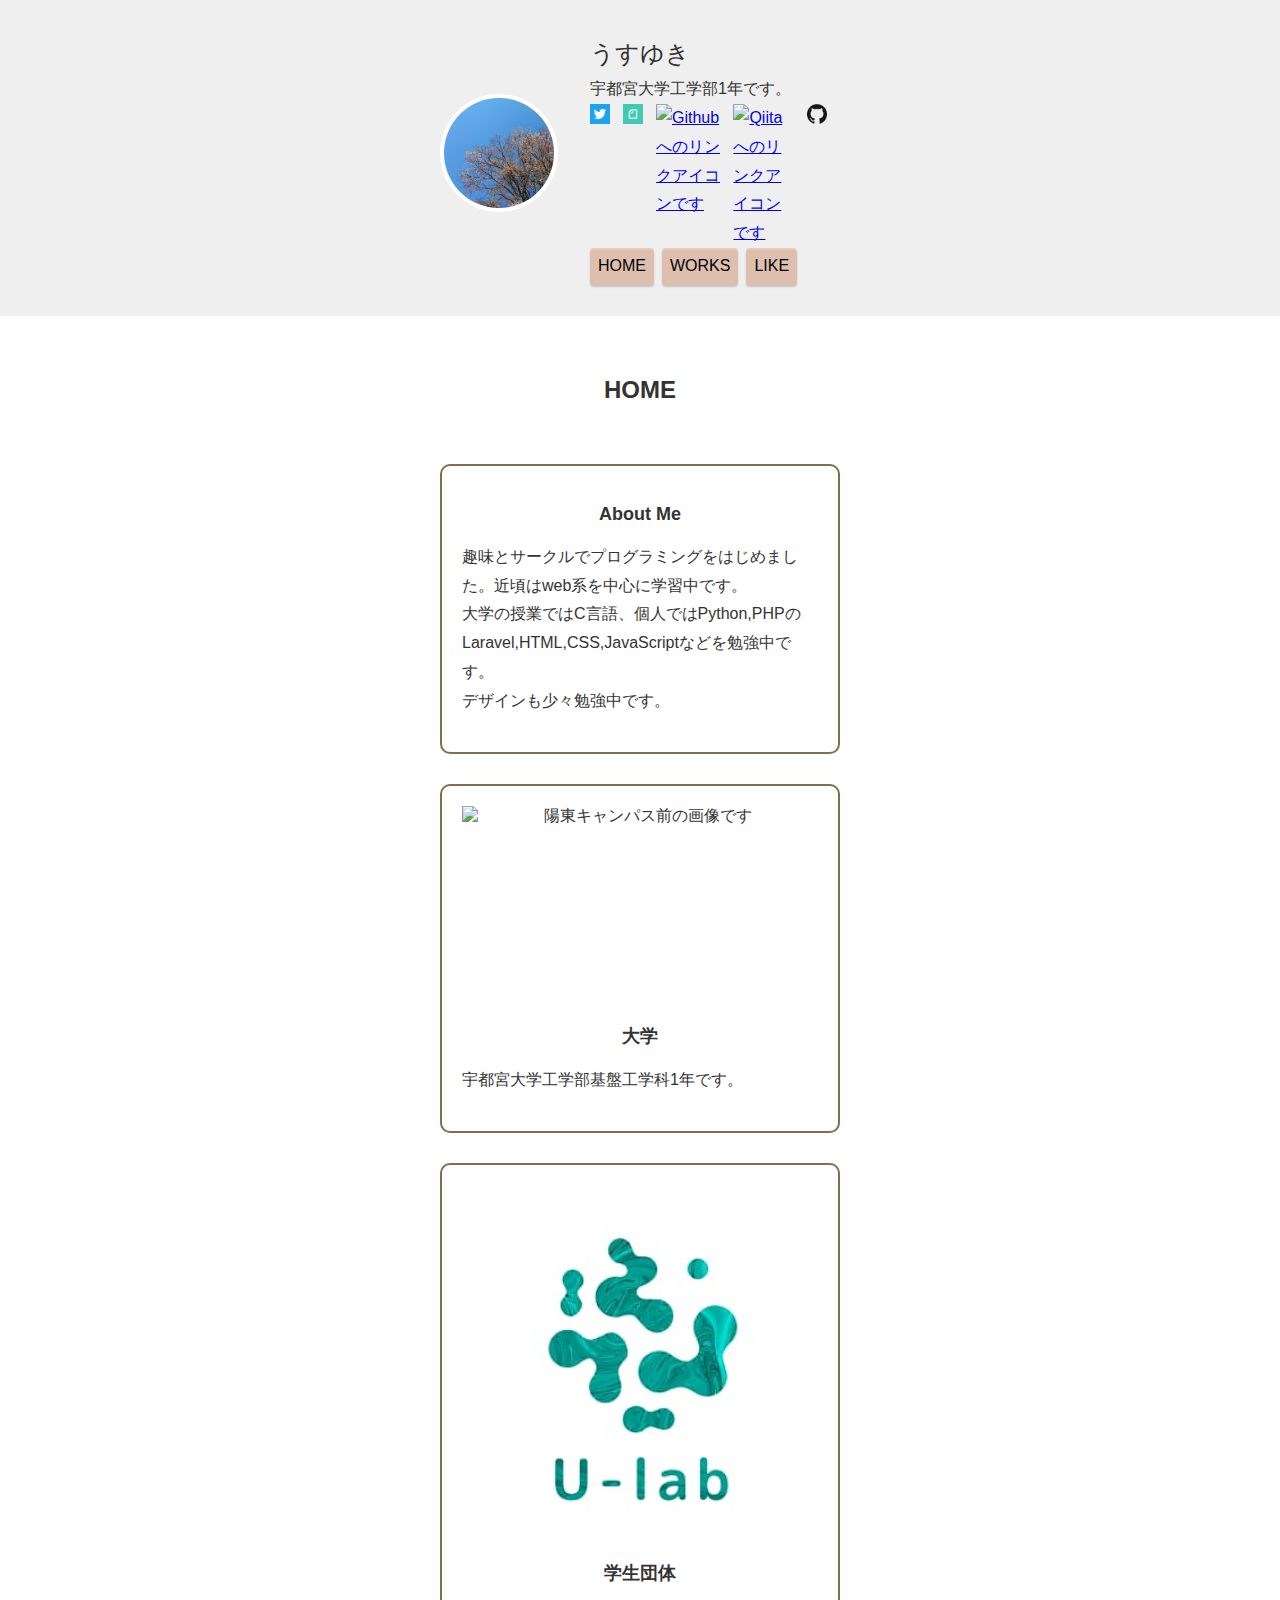
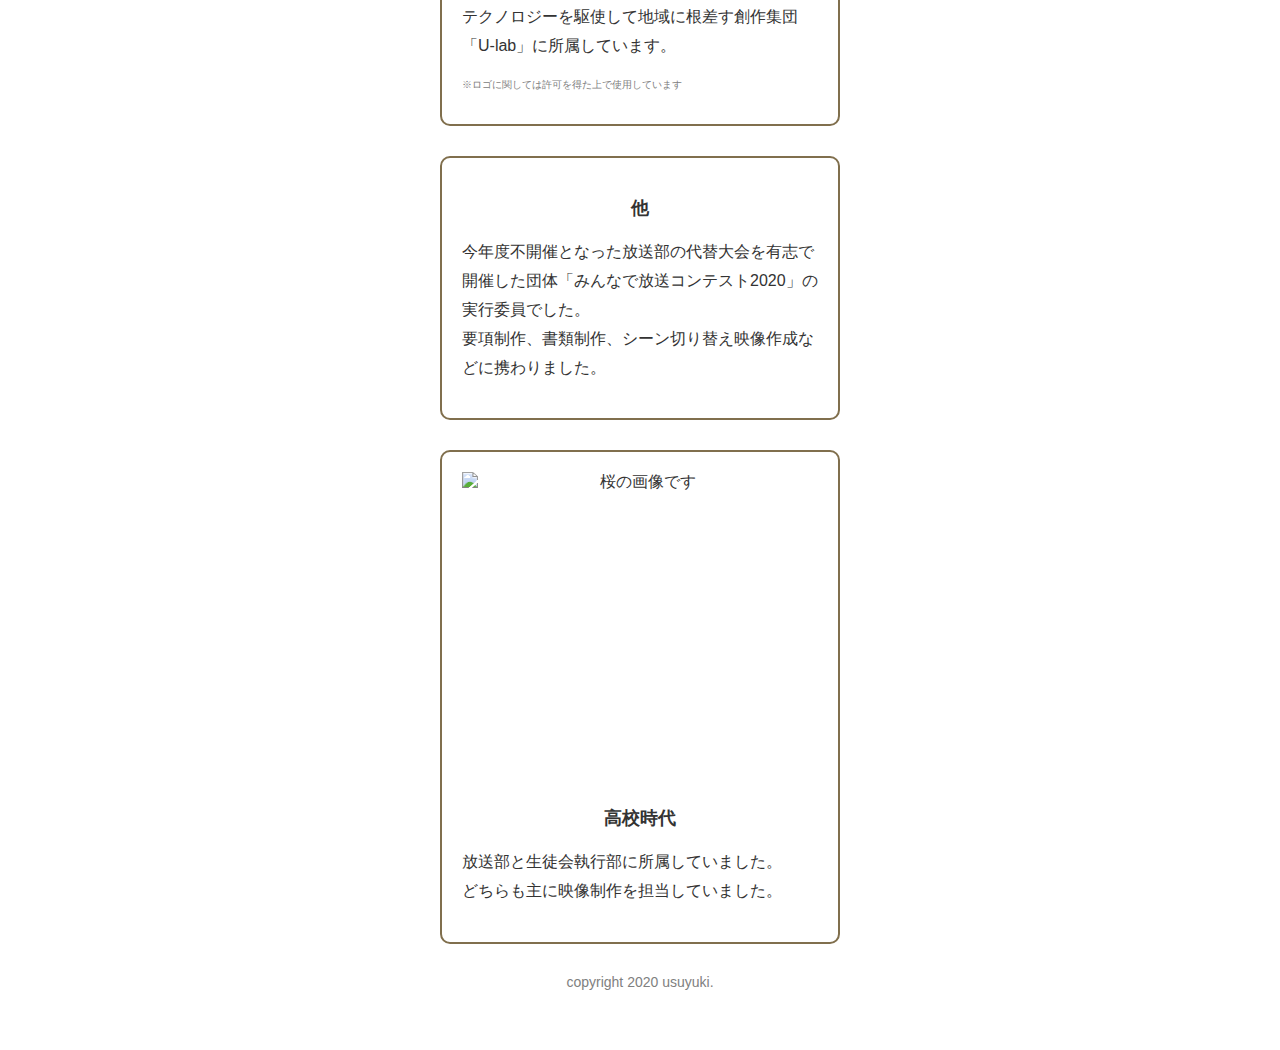
==== commit 3f1a7456: "fix アイコンエラーの訂正" ====
--- a/index.html
+++ b/index.html
@@ -59,7 +59,7 @@
       <div class="container">
         <div class="icon">
           <img
-            src="img/me.jpg"
+            src="img/my-icon.jpg"
             width="110"
             height="110"
             alt="私のアイコンです"
